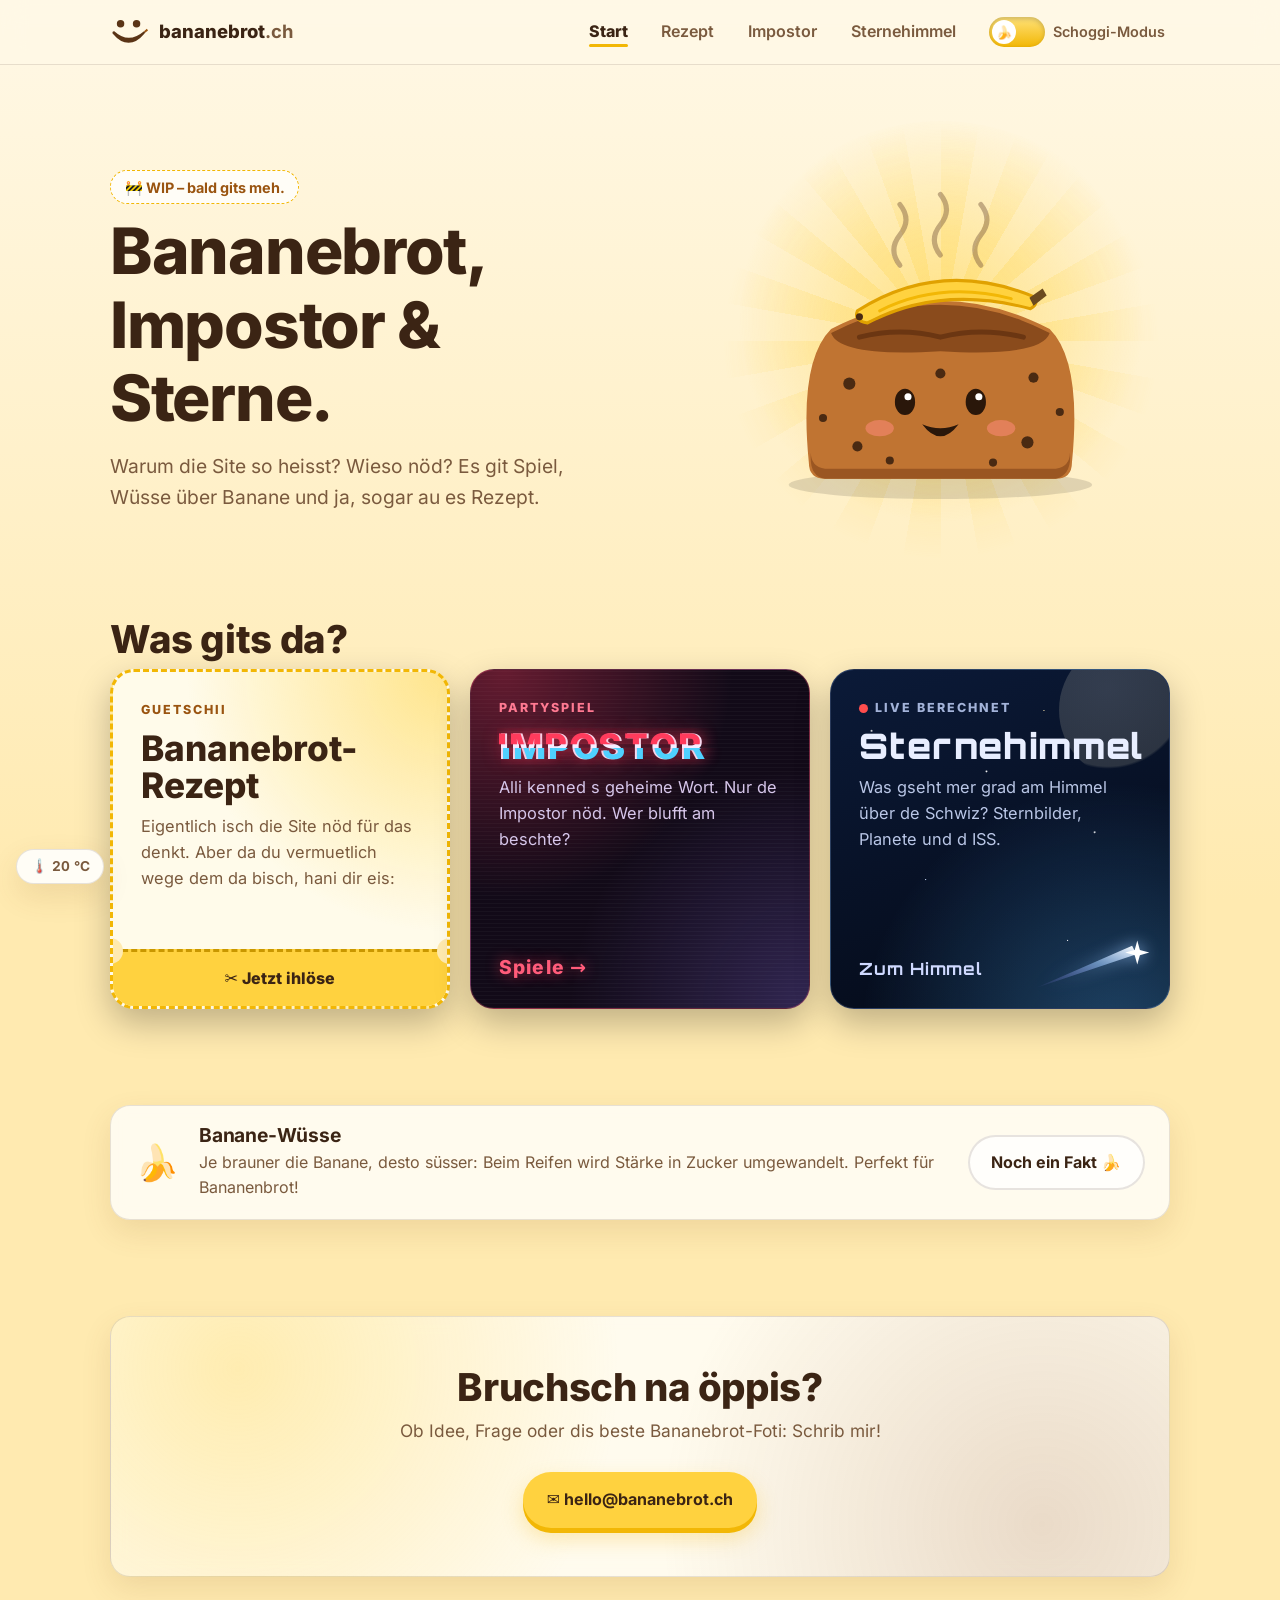
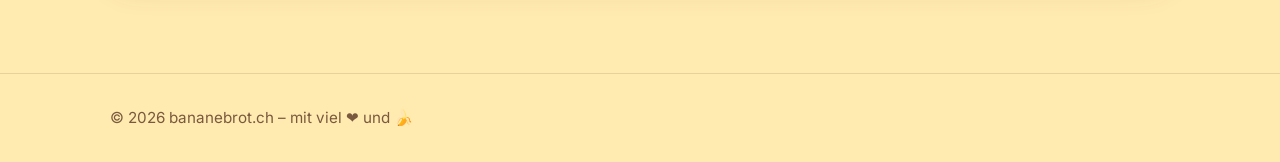
==== index.html @ b8401014 "Impostor: 7 neue Kategorien (Reise & Ferie, Bruef, Chleider, Natur & Wätter, Schwiiz, Musig & Party," ====
<!DOCTYPE html>
<html lang="de-CH">
<head>
  <meta charset="utf-8">
  <meta name="viewport" content="width=device-width, initial-scale=1">
  <title>bananebrot.ch – Bananebrot, Impostor &amp; Sternehimmel</title>
  <meta name="description" content="Es Bananebrot-Rezept (Bananenbrot), s Partyspiel Impostor uf Schwiizerdütsch und de Sternehimmel über de Schwiz – live berechnet.">
  <link rel="canonical" href="https://bananebrot.ch/">
  <meta property="og:type" content="website">
  <meta property="og:site_name" content="bananebrot.ch">
  <meta property="og:locale" content="de_CH">
  <meta property="og:url" content="https://bananebrot.ch/">
  <meta property="og:title" content="bananebrot.ch – Bananebrot, Impostor &amp; Sternehimmel">
  <meta property="og:description" content="Es Bananebrot-Rezept (Bananenbrot), s Partyspiel Impostor uf Schwiizerdütsch und de Sternehimmel über de Schwiz – live berechnet.">
  <meta property="og:image" content="https://bananebrot.ch/img/og-start.jpg">
  <meta property="og:image:width" content="1200">
  <meta property="og:image:height" content="630">
  <meta property="og:image:alt" content="bananebrot.ch – Bananebrot, Impostor &amp; Sternehimmel">
  <meta name="twitter:card" content="summary_large_image">
  <meta name="twitter:image" content="https://bananebrot.ch/img/og-start.jpg">
  <link rel="icon" type="image/svg+xml" href="logo.svg?v=202611172258">
  <script>(function(){var d=document.documentElement;d.classList.add('js');try{var t=localStorage.getItem('theme');if(!t){t=window.matchMedia('(prefers-color-scheme: dark)').matches?'dark':'light'}d.dataset.theme=t}catch(e){d.dataset.theme='light'}})();</script>
  <link rel="stylesheet" href="css/style.css?v=202611172258">
</head>
<body>

  <header class="site-header">
    <nav class="nav" aria-label="Hauptnavigation">
      <a class="logo" href="/"><span class="logo-mark"><svg viewBox="35 37 140 140" aria-hidden="true"><circle class="lf" fill="#5a3416" cx="72" cy="78" r="13"/><circle class="lf" fill="#5a3416" cx="128" cy="78" r="13"/><path class="lf" fill="#5a3416" d="M44 112 Q100 178 156 112 Q160 106 154 104 Q100 150 50 104 Q42 104 44 112 Z"/><path class="ls" fill="#9a5410" d="M154 104 L164 96 L168 102 L158 110 Z"/></svg></span><span class="logo-name">bananebrot<span class="tld">.ch</span></span></a>
      <ul class="nav-links" id="nav-links">
        <li><a href="/" aria-current="page">Start</a></li>
        <li><a href="/rezept">Rezept</a></li>
        <li><a href="/impostor">Impostor</a></li>
        <li><a href="/sterne">Sternehimmel</a></li>
      </ul>
      <button class="theme-toggle" type="button" data-theme-toggle aria-pressed="false" aria-label="Schoggi-Modus umschalten">
        <span class="tt-track"><span class="tt-knob"></span></span>
        <span class="tt-label">Schoggi-Modus</span>
      </button>
      <button class="menu-toggle" type="button" aria-expanded="false" aria-controls="nav-links" aria-label="Menü öffnen">☰</button>
    </nav>
  </header>

  <main>
    <section class="container hero">
      <div>
        <span class="wip-badge">🚧 WIP – bald gits meh.</span>
        <h1 class="home-title">Bananebrot, Impostor &amp; Sterne.</h1>
        <!-- ✏️ Diesen Text kannst du frei anpassen -->
        <p class="lead">Warum die Site so heisst? Wieso nöd? Es git Spiel, Wüsse über Banane und ja, sogar au es Rezept.</p>
      </div>
      <div class="loaf-stage reveal">
        <svg class="loaf-svg" viewBox="0 0 400 360" xmlns="http://www.w3.org/2000/svg" role="img" aria-label="Ein fröhliches Bananenbrot mit einer Banane obendrauf">
          <g class="steam">
            <path d="M160 105 q-12 -15 0 -30 q12 -15 0 -30"/>
            <path d="M200 95 q-12 -15 0 -30 q12 -15 0 -30"/>
            <path d="M240 105 q-12 -15 0 -30 q12 -15 0 -30"/>
          </g>
          <ellipse cx="200" cy="322" rx="150" ry="14" fill="rgba(0,0,0,0.12)"/>
          <g class="loaf">
            <path d="M70 300 Q60 200 92 168 Q200 112 308 168 Q340 200 330 300 Q330 316 314 316 L86 316 Q70 316 70 300 Z" fill="#c07432"/>
            <path d="M72 290 Q72 304 86 306 L314 306 Q328 304 328 290 Q330 312 314 316 L86 316 Q70 314 72 290 Z" fill="#9a5622"/>
            <path d="M92 172 Q200 116 308 172 Q300 196 200 190 Q100 196 92 172 Z" fill="#8a4b1c"/>
            <path d="M120 176 Q160 166 200 176 Q240 166 282 176" fill="none" stroke="#6b3612" stroke-width="5" stroke-linecap="round"/>
            <g fill="#4a2a12">
              <circle cx="110" cy="222" r="6"/><circle cx="292" cy="216" r="5"/><circle cx="118" cy="284" r="5"/>
              <circle cx="286" cy="280" r="6"/><circle cx="200" cy="212" r="5"/><circle cx="252" cy="300" r="4"/>
              <circle cx="150" cy="298" r="4"/><circle cx="318" cy="250" r="4"/><circle cx="84" cy="256" r="4"/>
            </g>
            <g class="banana-top">
              <path d="M118 150 Q200 98 292 136 Q298 143 289 148 Q200 124 128 162 Q114 160 118 150 Z" fill="#ffd23f" stroke="#e0a100" stroke-width="3" stroke-linejoin="round"/>
              <path d="M140 150 Q200 120 270 138" fill="none" stroke="#f2b705" stroke-width="3" stroke-linecap="round"/>
              <path d="M288 137 L301 128 L305 135 L292 145 Z" fill="#6b4a1f"/>
              <circle cx="120" cy="156" r="3.5" fill="#4a2a12"/>
            </g>
            <g class="blink">
              <ellipse cx="165" cy="240" rx="10" ry="13" fill="#2a170a"/>
              <ellipse cx="235" cy="240" rx="10" ry="13" fill="#2a170a"/>
              <circle cx="168" cy="235" r="3.5" fill="#fff"/>
              <circle cx="238" cy="235" r="3.5" fill="#fff"/>
            </g>
            <ellipse cx="140" cy="266" rx="14" ry="8" fill="#ff8a7a" opacity=".55"/>
            <ellipse cx="260" cy="266" rx="14" ry="8" fill="#ff8a7a" opacity=".55"/>
            <path d="M182 262 Q200 286 218 262 Q200 270 182 262 Z" fill="#2a170a"/>
          </g>
        </svg>
      </div>
    </section>



    <!-- ===== Was gits da? Drei gleichwertige Karten ===== -->
    <section class="container section offers" aria-labelledby="offers-title">
      <h2 class="section-title reveal" id="offers-title">Was gits da?</h2>
      <div class="offers-grid">
        <a class="teaser teaser-rezept reveal" href="/rezept">
          <span class="teaser-label">Guetschii</span>
          <strong class="teaser-title">Bananebrot-Rezept</strong>
          <span class="teaser-text">Eigentlich isch die Site nöd für das denkt. Aber da du vermuetlich wege dem da bisch, hani dir eis:</span>
          <p class="coupon-hits teaser-hits" data-hits hidden></p>
          <span class="sr-only">Rezept ihlöse</span><span class="v3-stub" aria-hidden="true"><span>✂️ Jetzt ihlöse</span></span>
        </a>
        <a class="teaser teaser-imp reveal" href="/impostor">
          <span class="teaser-label">Partyspiel</span>
          <strong class="teaser-title imp-glitch" data-text="IMPOSTOR">IMPOSTOR</strong>
          <span class="teaser-text">Alli kenned s geheime Wort. Nur de Impostor nöd. Wer blufft am beschte?</span>
          <span class="sr-only">Impostor spiele</span><span class="v3-glitch-link" aria-hidden="true" data-text="Spiele →">Spiele →</span>
        </a>
        <a class="teaser teaser-sky reveal" href="/sterne">
          <span class="teaser-label"><span class="live-dot" aria-hidden="true"></span> live berechnet</span>
          <strong class="teaser-title">Sternehimmel</strong>
          <span class="teaser-text">Was gseht mer grad am Himmel über de Schwiz? Sternbilder, Planete und d ISS.</span>
          <span class="sr-only">Zum Sternehimmel</span><span class="v3-sky-link" aria-hidden="true">Zum Himmel</span><span class="v3-comet" aria-hidden="true"><svg viewBox="0 0 140 70"><defs><linearGradient id="tail" x1="0" y1="1" x2="1" y2="0"><stop offset="0" stop-color="#8f7bff" stop-opacity="0"/><stop offset=".6" stop-color="#9ec9ff" stop-opacity=".55"/><stop offset="1" stop-color="#ffffff"/></linearGradient></defs><path d="M4 66 L118 16 L123 26 Z" fill="url(#tail)"/><g class="v3-star"><path d="M121 21 l3 -11 l3 11 l11 3 l-11 3 l-3 11 l-3 -11 l-11 -3 z" fill="#fff"/><circle cx="124" cy="24" r="4" fill="#fff"/></g></svg></span>
        </a>
      </div>
    </section>

    <!-- ===== Vorerst ausgeblendet: «Was mich ausmacht» =====
     ===== Was mich antreibt ===== 
    <section class="container section">
      <h2 class="section-title reveal">Was mich ausmacht</h2>
      <p class="section-intro reveal">… folgt</p>
    </section>
    -->

    <!-- ===== Wusstest du? ===== -->
    <section class="container section">
      <div class="card fact-box reveal">
        <span class="big-emoji" aria-hidden="true">🍌</span>
        <div>
          <h2>Banane-Wüsse</h2>
          <p class="fact-text" data-fact aria-live="polite">Bananen sind botanisch gesehen Beeren. Erdbeeren dagegen sind keine.</p>
        </div>
        <button class="btn btn-ghost" type="button" data-fact-next>Noch ein Fakt 🍌</button>
      </div>
    </section>

    <!-- ===== Kontakt ===== -->
    <section class="container section" id="kontakt">
      <div class="card contact reveal">
        <h2 class="section-title">Bruchsch na öppis?</h2>
        <p class="section-intro" style="margin-inline:auto">Ob Idee, Frage oder dis beste Bananebrot-Foti: Schrib mir!</p>
        <div class="btn-row">
          <!-- ✏️ E-Mail-Adresse anpassen (die Gratis-Adresse von Infomaniak) -->
          <a class="btn btn-primary" href="mailto:hello@bananebrot.ch">✉️ hello@bananebrot.ch</a>
        </div>
      </div>
    </section>
  </main>

  <footer class="site-footer">
    <div class="container">
      <p>© <span data-year>2026</span> bananebrot.ch – mit viel ❤️ und 🍌</p>
    </div>
  </footer>

  <script src="js/main.js?v=202611172258"></script>
</body>
</html>
---- css/style.css ----
/* ---------- Eigene Schriften (lokal gehostet, SIL Open Font License, siehe /fonts) ---------- */
@font-face { font-family: "Inter"; src: url("../fonts/inter-latin-400-normal.woff2") format("woff2"); font-weight: 400; font-style: normal; font-display: swap; }
@font-face { font-family: "Inter"; src: url("../fonts/inter-latin-600-normal.woff2") format("woff2"); font-weight: 500 600; font-style: normal; font-display: swap; }
@font-face { font-family: "Inter"; src: url("../fonts/inter-latin-700-normal.woff2") format("woff2"); font-weight: 700; font-style: normal; font-display: swap; }
@font-face { font-family: "Inter"; src: url("../fonts/inter-latin-800-normal.woff2") format("woff2"); font-weight: 800 900; font-style: normal; font-display: swap; }
@font-face { font-family: "Inter Display"; src: url("../fonts/inter-latin-800-normal.woff2") format("woff2"); font-weight: 800; font-style: normal; font-display: swap; }
@font-face { font-family: "Orbitron"; src: url("../fonts/orbitron-latin-700-normal.woff2") format("woff2"); font-weight: 700; font-style: normal; font-display: swap; }
@font-face { font-family: "Orbitron"; src: url("../fonts/orbitron-latin-900-normal.woff2") format("woff2"); font-weight: 900; font-style: normal; font-display: swap; }

/* =========================================================
   bananebrot.ch – Design
   hell = «Banane-Modus», dunkel = «Schoggi-Modus»
   ========================================================= */

:root {
  --bg: #fff8e6;
  --bg2: #ffeab0;
  --surface: rgba(255, 255, 255, 0.78);
  --surface-solid: #fffdf6;
  --text: #3b2414;
  --muted: #7a5a3e;
  --accent: #9a5410;          /* Karamell – für Links & Text */
  --banana: #ffd23f;          /* Bananengelb – Flächen */
  --banana-deep: #f2b705;
  --crust: #8a4b1c;           /* Brotkruste */
  --on-banana: #3b2414;
  --border: rgba(59, 36, 20, 0.12);
  --shadow: 0 12px 30px rgba(120, 72, 20, 0.12);
  --radius: 20px;
  --font: "Inter", system-ui, -apple-system, "Segoe UI", Roboto, Arial, sans-serif;
  --font-display: "Inter", system-ui, -apple-system, "Segoe UI", sans-serif;
  color-scheme: light;
}

[data-theme="dark"] {
  --bg: #1c120b;
  --bg2: #2d1b0f;
  --surface: rgba(70, 44, 25, 0.55);
  --surface-solid: #2a190e;
  --text: #f8ead4;
  --muted: #c9a987;
  --accent: #ffcf4a;
  --banana: #ffcf4a;
  --banana-deep: #e6ac12;
  --crust: #c77a3a;
  --on-banana: #2a170a;
  --border: rgba(255, 210, 140, 0.14);
  --shadow: 0 12px 40px rgba(0, 0, 0, 0.45);
  color-scheme: dark;
}

* { box-sizing: border-box; }
html { scroll-behavior: smooth; background: var(--bg2); }

body {
  margin: 0;
  font-family: var(--font);
  color: var(--text);
  background: linear-gradient(180deg, var(--bg) 0%, var(--bg2) 100%);
  background-attachment: fixed;
  min-height: 100vh;
  line-height: 1.6;
  display: flex;
  flex-direction: column;
  transition: color 0.4s;
  overflow-x: clip; /* nichts darf seitlich über den Bildschirm hinausragen */
}

main { flex: 1; }
.site-header, main, .site-footer { position: relative; z-index: 1; }
a { color: var(--accent); }
img { max-width: 100%; }
.container { max-width: 1100px; margin: 0 auto; padding: 0 1.25rem; }

/* ---------- Header & Navigation ---------- */
.site-header {
  position: sticky;
  top: 0;
  z-index: 50;
  backdrop-filter: blur(12px);
  -webkit-backdrop-filter: blur(12px);
  background: color-mix(in srgb, var(--bg) 75%, transparent);
  border-bottom: 1px solid var(--border);
}

.nav {
  max-width: 1100px;
  margin: 0 auto;
  padding: 0.75rem 1.25rem;
  display: flex;
  align-items: center;
  gap: 1rem;
  position: relative;
}

.logo {
  display: flex;
  align-items: center;
  gap: 0.55rem;
  font-family: var(--font-display);
  font-weight: 800;
  font-size: 1.15rem;
  color: var(--text);
  text-decoration: none;
}
.logo-mark {
  width: 40px;
  height: 40px;
  display: block;
  background: none;
  box-shadow: none;
  transition: transform 0.3s;
}
.logo-mark svg { width: 100%; height: 100%; display: block; }
.logo:hover .logo-mark { transform: rotate(-12deg) scale(1.08); }
.logo-name .tld { color: var(--muted); font-weight: 700; }

.nav-links {
  display: flex;
  gap: 0.5rem;
  margin: 0 0 0 auto;
  padding: 0;
  list-style: none;
}
.nav-links a {
  color: var(--muted);
  text-decoration: none;
  padding: 0.5rem 0.8rem;
  border-radius: 999px;
  font-weight: 600;
  transition: color 0.2s, background 0.2s;
}
.nav-links a:hover { color: var(--text); }
.nav-links a { position: relative; }
.nav-links a[aria-current="page"] { color: var(--text); font-weight: 800; }
/* aktive Seite: farbiger Strich unter dem Wort statt Box */
.nav-links a[aria-current="page"]::after {
  content: "";
  position: absolute;
  left: 0.8rem;
  right: 0.8rem;
  bottom: 0.15rem;
  height: 3px;
  border-radius: 3px;
  background: var(--banana-deep);
}

/* Schoggi-Schalter */
.theme-toggle {
  display: flex;
  align-items: center;
  gap: 0.5rem;
  background: none;
  border: 0;
  color: var(--muted);
  font: inherit;
  font-weight: 600;
  font-size: 0.9rem;
  cursor: pointer;
  padding: 0.3rem;
}
.tt-track {
  width: 56px;
  height: 30px;
  border-radius: 999px;
  background: linear-gradient(180deg, #ffe27a, #f2b705);
  position: relative;
  box-shadow: inset 0 2px 5px rgba(0, 0, 0, 0.2);
  transition: background 0.4s;
}
[data-theme="dark"] .tt-track { background: linear-gradient(180deg, #6b3f1f, #3a210f); }
.tt-knob {
  position: absolute;
  top: 3px;
  left: 3px;
  width: 24px;
  height: 24px;
  border-radius: 50%;
  background: #fff;
  display: grid;
  place-items: center;
  font-size: 13px;
  transition: transform 0.45s cubic-bezier(0.5, 1.6, 0.4, 1), background 0.4s;
}
.tt-knob::before { content: "🍌"; }
[data-theme="dark"] .tt-knob { transform: translateX(26px); background: #f8ead4; }
[data-theme="dark"] .tt-knob::before { content: "🍫"; }

.menu-toggle {
  display: none;
  width: 42px;
  height: 42px;
  border: 0;
  background: none;
  color: var(--text);
  font-size: 1.7rem;
  line-height: 1;
  padding: 0;
  cursor: pointer;
}

@media (max-width: 860px) {
  .menu-toggle { display: grid; place-items: center; }
  .theme-toggle { margin-left: auto; }
  .tt-label { display: none; }
  .nav-links {
    position: absolute;
    top: 100%;
    left: 0;
    right: 0;
    margin: 0;
    flex-direction: column;
    padding: 0.75rem 1.25rem 1.25rem;
    background: var(--surface-solid);
    border-bottom: 1px solid var(--border);
    box-shadow: var(--shadow);
    display: none;
  }
  .nav-links.open { display: flex; }
}
@media (max-width: 420px) { .logo-name { display: none; } }

/* ---------- Typografie & Buttons ---------- */
h1, h2, h3 { font-family: var(--font-display); letter-spacing: -0.01em; line-height: 1.15; }
h1 { font-size: clamp(2.4rem, 6vw, 4.2rem); margin: 0.6rem 0 1rem; letter-spacing: -0.02em; }
.section-title { font-size: clamp(1.7rem, 3.5vw, 2.4rem); margin: 0 0 0.5rem; }
.section-intro { color: var(--muted); max-width: 60ch; margin: 0 0 1.75rem; font-size: 1.08rem; }

.eyebrow {
  display: inline-block;
  font-weight: 700;
  color: var(--accent);
  background: var(--surface);
  border: 1px solid var(--border);
  padding: 0.3rem 0.85rem;
  border-radius: 999px;
  font-size: 0.9rem;
}

.lead { font-size: 1.2rem; color: var(--muted); max-width: 40ch; margin: 0; }
.highlight {
  background: linear-gradient(transparent 58%, color-mix(in srgb, var(--banana) 70%, transparent) 58%);
  padding: 0 0.1em;
}

.btn-row { display: flex; flex-wrap: wrap; gap: 0.75rem; margin-top: 1.75rem; }
.btn {
  display: inline-flex;
  align-items: center;
  gap: 0.5rem;
  padding: 0.8rem 1.35rem;
  border-radius: 999px;
  font: inherit;
  font-weight: 700;
  text-decoration: none;
  border: 2px solid transparent;
  cursor: pointer;
  transition: transform 0.15s, box-shadow 0.2s, background 0.2s;
}
.btn:hover { transform: translateY(-2px) rotate(-1deg); }
.btn:active { transform: translateY(0) scale(0.97); }
.btn-primary {
  background: var(--banana);
  color: var(--on-banana);
  box-shadow: 0 5px 0 var(--banana-deep), 0 10px 22px rgba(242, 183, 5, 0.3);
}
.btn-primary:active { box-shadow: 0 2px 0 var(--banana-deep); }
.btn-ghost { border-color: var(--border); color: var(--text); background: var(--surface); }
.btn-small { padding: 0.5rem 0.95rem; font-size: 0.92rem; }

.small-hint { color: var(--muted); font-size: 0.92rem; margin-top: 1.25rem; }

/* Platzhalter, die Oliver noch ersetzen soll */
.todo {
  background: color-mix(in srgb, #ff7a59 20%, transparent);
  border-bottom: 2px dashed #ff7a59;
  border-radius: 4px;
  padding: 0 0.25em;
}

/* ---------- Hero ---------- */
.hero {
  display: grid;
  grid-template-columns: 1.1fr 0.9fr;
  gap: 2.5rem;
  align-items: center;
  padding-block: 3.5rem 2.5rem;
}
@media (max-width: 860px) { .hero { grid-template-columns: 1fr; padding-top: 2.25rem; gap: 2rem; } }

.wave-hand { display: inline-block; animation: wave 2.6s ease-in-out infinite; transform-origin: 70% 70%; }
@keyframes wave {
  0%, 60%, 100% { transform: rotate(0); }
  10%, 30% { transform: rotate(16deg); }
  20%, 40% { transform: rotate(-8deg); }
}

/* Das Bananenbrot-Bild */
.loaf-stage {
  position: relative;
  width: 100%;
  max-width: 440px;
  margin-inline: auto;
  aspect-ratio: 1;
  border-radius: 50%;
  background: radial-gradient(circle at 50% 45%, color-mix(in srgb, var(--banana) 55%, transparent), transparent 62%);
  display: grid;
  place-items: center;
  overflow: hidden; /* drehende Strahlen dürfen nicht über den Rand ragen */
}
/* Drehende Sonnenstrahlen hinter dem Brot */
.loaf-stage::before {
  content: "";
  position: absolute;
  inset: 0;
  border-radius: 50%;
  animation: spin 40s linear infinite;
  background: repeating-conic-gradient(from 0deg, color-mix(in srgb, var(--banana) 24%, transparent) 0deg 10deg, transparent 10deg 20deg);
  -webkit-mask: radial-gradient(circle, #000 35%, transparent 70%);
  mask: radial-gradient(circle, #000 35%, transparent 70%);
  z-index: 0;
}
@keyframes spin { to { transform: rotate(360deg); } }

.loaf-svg { position: relative; z-index: 1; width: 92%; height: auto; overflow: visible; cursor: pointer; }
.loaf-svg .loaf { animation: squish 3.2s ease-in-out infinite; transform-box: fill-box; transform-origin: 50% 100%; }
.loaf-svg.boop .loaf { animation: boop 0.5s ease-out; }
@keyframes squish {
  0%, 100% { transform: scale(1, 1); }
  50% { transform: scale(1.03, 0.97); }
}
@keyframes boop {
  0% { transform: scale(1, 1); }
  30% { transform: scale(1.12, 0.85); }
  60% { transform: scale(0.94, 1.08); }
  100% { transform: scale(1, 1); }
}
.loaf-svg .steam path {
  fill: none;
  stroke: var(--muted);
  stroke-opacity: 0.45;
  stroke-width: 5;
  stroke-linecap: round;
  animation: steam 3s ease-in-out infinite;
}
.loaf-svg .steam path:nth-child(2) { animation-delay: -1s; }
.loaf-svg .steam path:nth-child(3) { animation-delay: -2s; }
@keyframes steam {
  0% { transform: translateY(12px); opacity: 0; }
  40% { opacity: 1; }
  100% { transform: translateY(-22px); opacity: 0; }
}
.loaf-svg .blink { animation: blink 4.5s infinite; transform-box: fill-box; transform-origin: center; }
@keyframes blink { 0%, 92%, 100% { transform: scaleY(1); } 95% { transform: scaleY(0.1); } }
.loaf-svg .banana-top { animation: wiggle 2.8s ease-in-out infinite; transform-box: fill-box; transform-origin: center; }
@keyframes wiggle { 0%, 100% { transform: rotate(-3deg); } 50% { transform: rotate(3deg); } }

/* Rezept-Zettel auf der Startseite */
.recipe-note {
  position: relative;
  margin: 2rem auto 0;
  max-width: 760px;
  background: #fffbe9;
  color: #3b2414;
  border-radius: 6px 6px 18px 6px;
  padding: 2rem 2rem 1.75rem;
  box-shadow: 0 18px 40px rgba(120, 72, 20, 0.18);
  transform: rotate(-1.2deg);
  background-image: repeating-linear-gradient(180deg, transparent 0 31px, rgba(154, 84, 16, 0.12) 31px 32px);
  transition: transform 0.3s;
}
.recipe-note:hover { transform: rotate(0deg) scale(1.01); }
[data-theme="dark"] .recipe-note { background-color: #f6e6c4; }
.recipe-note::before {
  content: "";
  position: absolute;
  top: -14px;
  left: 50%;
  width: 120px;
  height: 30px;
  transform: translateX(-50%) rotate(2deg);
  background: rgba(255, 210, 63, 0.75);
  border-radius: 3px;
  box-shadow: 0 2px 6px rgba(0, 0, 0, 0.1);
}
.recipe-note .mundart {
  font-family: "Segoe Print", "Bradley Hand", "Comic Sans MS", "Chalkboard SE", var(--font-display);
  font-size: clamp(1.2rem, 2.6vw, 1.55rem);
  line-height: 1.6;
  margin: 0;
}
.recipe-note .btn { margin-top: 1.25rem; }
.recipe-note .btn-primary { background: #ffd23f; color: #3b2414; box-shadow: 0 5px 0 #f2b705, 0 10px 22px rgba(242, 183, 5, 0.3); }
.recipe-note .stamp {
  position: absolute;
  right: 1.25rem;
  bottom: 1.1rem;
  font-size: 2.6rem;
  transform: rotate(12deg);
  opacity: 0.9;
}
@media (max-width: 560px) { .recipe-note .stamp { display: none; } }

/* ---------- Abschnitte & Karten ---------- */
.section { padding-block: 3rem; }
.grid { display: grid; gap: 1.25rem; grid-template-columns: repeat(auto-fit, minmax(250px, 1fr)); }

.card {
  background: var(--surface);
  border: 1px solid var(--border);
  border-radius: var(--radius);
  padding: 1.5rem;
  box-shadow: var(--shadow);
  backdrop-filter: blur(8px);
  -webkit-backdrop-filter: blur(8px);
  transition: transform 0.25s, border-color 0.25s;
}
.card h3 { margin: 0.5rem 0 0.4rem; font-size: 1.3rem; }
.card p { margin: 0; color: var(--muted); }
.card .icon { font-size: 2.1rem; display: inline-block; transition: transform 0.3s; }
.card:hover .icon { transform: scale(1.18) rotate(-10deg); }

/* Fakten-Box */
.fact-box { display: grid; grid-template-columns: auto 1fr auto; gap: 1.25rem; align-items: center; }
.fact-box .big-emoji { font-size: 3rem; animation: bob 4s ease-in-out infinite; display: inline-block; }
.fact-box h2 { margin: 0 0 0.25rem; font-size: 1.5rem; }
.fact-text { margin: 0; font-size: 1.12rem; min-height: 3.2em; transition: opacity 0.25s; }
@media (max-width: 680px) { .fact-box { grid-template-columns: 1fr; text-align: center; } }
@keyframes bob { 0%, 100% { transform: translateY(0) rotate(0); } 50% { transform: translateY(-8px) rotate(-6deg); } }

/* Kontakt */
.contact {
  text-align: center;
  padding: 3rem 1.5rem;
  background:
    radial-gradient(circle at 12% 20%, color-mix(in srgb, var(--banana) 35%, transparent), transparent 40%),
    radial-gradient(circle at 88% 80%, color-mix(in srgb, var(--crust) 18%, transparent), transparent 40%),
    var(--surface);
}
.contact .btn-row { justify-content: center; }

/* ---------- Über mich ---------- */
.about-hero { display: grid; grid-template-columns: 280px 1fr; gap: 2.5rem; align-items: center; padding-block: 3.5rem 2rem; }
@media (max-width: 760px) { .about-hero { grid-template-columns: 1fr; } }
.avatar {
  aspect-ratio: 1;
  width: 100%;
  max-width: 280px;
  margin-inline: auto;
  border-radius: 42% 58% 63% 37% / 41% 44% 56% 59%;
  background: linear-gradient(135deg, var(--banana), var(--crust));
  display: grid;
  place-items: center;
  color: #fff;
  font-family: var(--font-display);
  font-size: 5rem;
  font-weight: 800;
  text-shadow: 0 3px 0 rgba(0, 0, 0, 0.15);
  box-shadow: var(--shadow);
  animation: morph 9s ease-in-out infinite;
  overflow: hidden;
}
.avatar img { width: 100%; height: 100%; object-fit: cover; }
@keyframes morph {
  0%, 100% { border-radius: 42% 58% 63% 37% / 41% 44% 56% 59%; }
  50% { border-radius: 60% 40% 38% 62% / 55% 60% 40% 45%; }
}
.two-col { display: grid; grid-template-columns: 1fr 1fr; gap: 1.5rem; }
@media (max-width: 760px) { .two-col { grid-template-columns: 1fr; } }
.facts-list { display: grid; grid-template-columns: auto 1fr; gap: 0.6rem 1.25rem; margin: 0; }
.facts-list dt { font-weight: 700; color: var(--muted); }
.facts-list dd { margin: 0; }
.timeline { list-style: none; padding: 0; margin: 0 0 0 0.6rem; border-left: 3px dashed var(--border); }
.timeline li { position: relative; padding: 0 0 1.5rem 1.5rem; }
.timeline li:last-child { padding-bottom: 0; }
.timeline li::before {
  content: "";
  position: absolute;
  left: -0.62rem;
  top: 0.35rem;
  width: 0.95rem;
  height: 0.95rem;
  border-radius: 50%;
  background: var(--banana);
  border: 2px solid var(--banana-deep);
}
.timeline .when { display: block; font-weight: 700; color: var(--accent); font-size: 0.9rem; }
.timeline p { margin: 0.15rem 0 0; color: var(--muted); }
.chip-list { display: flex; flex-wrap: wrap; gap: 0.5rem; padding: 0; margin: 0; list-style: none; }
.chip-list li {
  background: var(--surface);
  border: 1px solid var(--border);
  padding: 0.45rem 0.9rem;
  border-radius: 999px;
  font-weight: 600;
  transition: transform 0.2s;
}
.chip-list li:hover { transform: translateY(-2px) rotate(-2deg); }

/* ---------- Projekte ---------- */
.filters { display: flex; flex-wrap: wrap; gap: 0.5rem; margin: 0 0 1.5rem; }
.chip {
  border: 1px solid var(--border);
  background: var(--surface);
  color: var(--text);
  padding: 0.45rem 1rem;
  border-radius: 999px;
  font: inherit;
  font-weight: 600;
  cursor: pointer;
  transition: background 0.2s, color 0.2s;
}
.chip.active { background: var(--banana); color: var(--on-banana); border-color: transparent; }
.project { display: flex; flex-direction: column; }
.project.hidden { display: none; }
.project-thumb {
  height: 150px;
  border-radius: 14px;
  margin-bottom: 1rem;
  display: grid;
  place-items: center;
  font-size: 3.2rem;
  background: linear-gradient(135deg, #ffe27a, #f2b705);
}
.project-thumb.crust { background: linear-gradient(135deg, #e0a36b, #8a4b1c); }
.project-thumb.choc { background: linear-gradient(135deg, #8a5a3a, #3a210f); }
.project-thumb.mint { background: linear-gradient(135deg, #c8f0d5, #4fae78); }
.project .more { margin-top: auto; padding-top: 1rem; font-weight: 700; }
.tags { display: flex; flex-wrap: wrap; gap: 0.4rem; margin-top: 1rem; }
.tag {
  font-size: 0.8rem;
  font-weight: 700;
  padding: 0.2rem 0.65rem;
  border-radius: 999px;
  background: color-mix(in srgb, var(--banana) 35%, transparent);
  color: var(--text);
}

/* ---------- Rezept ---------- */
.recipe-hero { display: grid; grid-template-columns: 1fr 320px; gap: 2rem; align-items: center; padding-block: 3rem 1rem; }
@media (max-width: 800px) { .recipe-hero { grid-template-columns: 1fr; } .recipe-hero .loaf-mini { max-width: 240px; margin-inline: auto; } }
.meta { display: flex; flex-wrap: wrap; gap: 0.5rem; margin-top: 1.25rem; padding: 0; list-style: none; }
.meta li { background: var(--surface); border: 1px solid var(--border); padding: 0.4rem 0.85rem; border-radius: 999px; font-weight: 600; font-size: 0.95rem; }

.ripeness { display: grid; grid-template-columns: 140px 1fr; gap: 1.5rem; align-items: center; }
@media (max-width: 600px) { .ripeness { grid-template-columns: 1fr; text-align: center; } .ripeness svg { margin-inline: auto; } }
.ripeness svg { width: 140px; height: auto; transition: transform 0.3s; }
.ripeness input[type="range"] { width: 100%; accent-color: var(--banana-deep); margin: 0.75rem 0 0.25rem; }
.ripeness .verdict { font-weight: 700; font-size: 1.1rem; margin: 0.5rem 0 0; min-height: 3em; }
.ripeness .scale-labels { display: flex; justify-content: space-between; font-size: 0.8rem; color: var(--muted); }

.recipe-grid { display: grid; grid-template-columns: 0.85fr 1.15fr; gap: 1.5rem; align-items: start; }
@media (max-width: 860px) { .recipe-grid { grid-template-columns: 1fr; } }
.recipe-grid h2 { margin-top: 0; font-size: 1.6rem; }

.segmented { display: inline-flex; background: color-mix(in srgb, var(--banana) 25%, transparent); border-radius: 999px; padding: 4px; margin-bottom: 1rem; }
.segmented button {
  border: 0;
  background: transparent;
  color: var(--text);
  font: inherit;
  font-weight: 700;
  padding: 0.4rem 0.9rem;
  border-radius: 999px;
  cursor: pointer;
}
.segmented button[aria-pressed="true"] { background: var(--surface-solid); box-shadow: 0 2px 6px rgba(0, 0, 0, 0.12); }

.checklist { list-style: none; padding: 0; margin: 0; }
.checklist li { border-bottom: 1px dashed var(--border); }
.checklist li:last-child { border-bottom: 0; }
.checklist label { display: flex; gap: 0.75rem; align-items: flex-start; padding: 0.6rem 0.2rem; cursor: pointer; }
.checklist input { width: 1.2rem; height: 1.2rem; margin-top: 0.2rem; accent-color: var(--banana-deep); flex: none; }
.checklist label > span { padding-left: 4.75rem; text-indent: -4.75rem; }
.checklist .amount { font-weight: 800; min-width: 4.75rem; display: inline-block; text-indent: 0; font-variant-numeric: tabular-nums; }
.checklist .optional { color: var(--muted); font-size: 0.9rem; }
.checklist input:checked + span { text-decoration: line-through; opacity: 0.55; }

.steps { list-style: none; padding: 0; margin: 0; counter-reset: step; }
.steps li { counter-increment: step; }
.steps label { display: grid; grid-template-columns: auto 1fr; gap: 0.9rem; padding: 0.85rem 0.2rem; border-bottom: 1px dashed var(--border); cursor: pointer; }
.steps li:last-child label { border-bottom: 0; }
.steps input { position: absolute; opacity: 0; pointer-events: none; }
.steps .num {
  width: 2.2rem;
  height: 2.2rem;
  border-radius: 50%;
  background: var(--banana);
  color: var(--on-banana);
  display: grid;
  place-items: center;
  font-weight: 800;
  transition: transform 0.3s, background 0.3s;
}
.steps .num::before { content: counter(step); }
.steps input:checked ~ .num { background: #4fae78; color: #fff; transform: rotate(360deg); }
.steps input:checked ~ .num::before { content: "✓"; }
.steps input:checked ~ .txt { opacity: 0.55; }
.steps input:focus-visible ~ .num { outline: 3px solid var(--accent); outline-offset: 2px; }
.steps strong { display: block; }
.steps .txt { transition: opacity 0.3s; }
.progress { height: 10px; background: color-mix(in srgb, var(--banana) 25%, transparent); border-radius: 999px; overflow: hidden; margin: 0.25rem 0 1rem; }
.progress span { display: block; height: 100%; width: 0; background: linear-gradient(90deg, var(--banana), var(--banana-deep)); border-radius: 999px; transition: width 0.4s; }

.timer { display: flex; flex-wrap: wrap; align-items: center; gap: 1rem 1.5rem; }
.timer .clock { font-family: var(--font-display); font-size: clamp(2.6rem, 7vw, 4rem); font-weight: 800; font-variant-numeric: tabular-nums; line-height: 1; }
.timer .btn-row { margin-top: 0; }
.timer.done .clock { animation: boop 0.6s ease-out 3; color: var(--accent); }

.tips { list-style: none; padding: 0; margin: 0; display: grid; gap: 0.75rem; }
.tips li { display: flex; gap: 0.75rem; }
.tips li span:first-child { font-size: 1.4rem; }

/* ---------- Spiel ---------- */
.game-wrap { position: relative; border-radius: var(--radius); overflow: hidden; border: 1px solid var(--border); box-shadow: var(--shadow); background: #fff3d1; }
#game { display: block; width: 100%; aspect-ratio: 16 / 10; touch-action: none; cursor: pointer; outline: none; }
@media (max-width: 600px) { #game { aspect-ratio: 4 / 5; } }
.game-overlay {
  position: absolute;
  inset: 0;
  display: grid;
  place-items: center;
  text-align: center;
  background: rgba(43, 24, 10, 0.6);
  color: #fff6e3;
  padding: 1.5rem;
  backdrop-filter: blur(3px);
  -webkit-backdrop-filter: blur(3px);
}
.game-overlay[hidden] { display: none; }
.game-overlay h2 { font-size: clamp(1.6rem, 4vw, 2.6rem); margin: 0 0 0.5rem; }
.game-overlay p { max-width: 46ch; margin: 0 auto; }
.game-overlay small { display: block; margin-top: 0.9rem; opacity: 0.9; }
.game-overlay .btn { margin-top: 1.25rem; }
.legend { display: grid; grid-template-columns: repeat(auto-fit, minmax(190px, 1fr)); gap: 0.75rem; margin-top: 1.25rem; }
.legend div { background: var(--surface); border: 1px solid var(--border); border-radius: 14px; padding: 0.75rem 1rem; }
.legend strong { display: block; }
.legend span { color: var(--muted); font-size: 0.92rem; }

/* ---------- 404 ---------- */
.lost { text-align: center; padding-block: 5rem; }
.lost .big { font-size: clamp(5rem, 18vw, 9rem); line-height: 1; display: inline-block; animation: bob 4s ease-in-out infinite; }

/* ---------- Footer ---------- */
.site-footer { border-top: 1px solid var(--border); padding: 2rem 0; margin-top: 3rem; color: var(--muted); font-size: 0.95rem; }
.site-footer .container { display: flex; flex-wrap: wrap; gap: 0.75rem 1.5rem; justify-content: space-between; align-items: center; }
.site-footer p { margin: 0; }
.hint { font-size: 0.85rem; opacity: 0.8; }

/* ---------- Effekte ---------- */
.js .reveal { opacity: 0; transform: translateY(24px); transition: opacity 0.7s, transform 0.7s; }
.js .reveal.visible { opacity: 1; transform: none; }

.thermo {
  position: fixed;
  left: 1rem;
  bottom: 1rem;
  z-index: 40;
  background: var(--surface-solid);
  border: 1px solid var(--border);
  border-radius: 999px;
  padding: 0.35rem 0.85rem;
  font-weight: 700;
  font-size: 0.85rem;
  font-variant-numeric: tabular-nums;
  color: var(--muted);
  box-shadow: var(--shadow);
  pointer-events: none;
}
@media (max-width: 600px) { .thermo { display: none; } }

.crumb {
  position: fixed;
  pointer-events: none;
  z-index: 100;
  border-radius: 3px;
  animation: crumb 0.9s cubic-bezier(0.2, 0.7, 0.4, 1) both;
}
@keyframes crumb {
  0% { transform: translate(0, 0) rotate(0); opacity: 1; }
  100% { transform: translate(var(--dx), var(--dy)) rotate(var(--rot)); opacity: 0; }
}

.floaties { position: fixed; inset: 0; pointer-events: none; z-index: 0; overflow: hidden; }
.floaties span {
  position: absolute;
  bottom: -60px;
  font-size: var(--size, 24px);
  opacity: 0.13;
  animation: float-up linear infinite;
}
[data-theme="dark"] .floaties span { opacity: 0.18; }
@keyframes float-up {
  from { transform: translateY(0) rotate(0); }
  to { transform: translateY(-120vh) rotate(360deg); }
}

.flyer { position: fixed; left: 0; top: 0; z-index: 200; pointer-events: none; font-size: 80px; line-height: 1; }
.flyer svg { width: 240px; height: auto; display: block; }
.flyer.fly { animation: fly 3.2s ease-in-out forwards; }
@keyframes fly {
  0% { transform: translate(-200px, 70vh) rotate(0); }
  50% { transform: translate(calc(50vw - 40px), calc(5.5rem + 60px)) rotate(540deg); } /* knapp unter der Meldung */
  100% { transform: translate(calc(100vw + 200px), 70vh) rotate(1080deg); }
}
.flyer.jump { animation: jump 3.2s ease-in-out forwards; }
@keyframes jump {
  0% { transform: translate(-300px, 70vh) rotate(-30deg); }
  50% { transform: translate(calc(50vw - 120px), 12vh) rotate(0deg); }
  100% { transform: translate(calc(100vw + 300px), 70vh) rotate(30deg); }
}
.flyer.rain { animation: rain var(--dur, 2.6s) ease-in forwards; font-size: var(--size, 48px); }
@keyframes rain {
  from { transform: translate(var(--x), -120px) rotate(0); }
  to { transform: translate(var(--x), 110vh) rotate(var(--rot, 360deg)); }
}

.toast {
  position: fixed;
  left: 50%;
  top: 5.5rem;
  transform: translate(-50%, -16px);
  background: var(--surface-solid);
  color: var(--text);
  border: 1px solid var(--border);
  padding: 0.7rem 1.2rem;
  border-radius: 999px;
  box-shadow: var(--shadow);
  font-weight: 700;
  opacity: 0;
  transition: opacity 0.3s, transform 0.3s;
  z-index: 300;
  pointer-events: none;
  width: max-content;
  max-width: calc(100vw - 2rem);
  text-align: center;
}
.toast.show { opacity: 1; transform: translate(-50%, 0); }

@media print {
  .site-header, .site-footer, .thermo, .floaties, .no-print { display: none !important; }
  body { background: #fff; color: #000; }
  .card { box-shadow: none; border: 1px solid #ccc; backdrop-filter: none; }
}

@media (prefers-reduced-motion: reduce) {
  *, *::before, *::after { animation: none !important; transition: none !important; scroll-behavior: auto !important; }
  .js .reveal { opacity: 1; transform: none; }
}

[data-theme="dark"] .highlight { background: none; color: var(--banana); font-weight: 700; }

/* ---------- Rezept-Gutschein (Startseite) ---------- */
.coupon {
  position: relative;
  display: grid;
  grid-template-columns: 170px 1fr;
  max-width: 820px;
  margin: 1.5rem auto 0;
  background: var(--surface-solid);
  border: 3px dashed var(--banana-deep);
  border-radius: 22px;
  box-shadow: var(--shadow);
  overflow: visible;
  transition: transform 0.3s;
}
.coupon-left {
  display: grid;
  place-items: center;
  align-content: center;
  gap: 0.25rem;
  background: var(--banana);
  border-radius: 19px 0 0 19px;
  border-right: 3px dashed var(--banana-deep);
  color: var(--on-banana);
  padding: 1.5rem 1rem;
}
.coupon-logo { width: 100px; height: 100px; display: block; }
.coupon-right { padding: 1.75rem 2rem; }
.coupon-label {
  display: inline-block;
  font-weight: 800;
  font-size: 0.8rem;
  letter-spacing: 0.12em;
  text-transform: uppercase;
  color: var(--accent);
}
.coupon-title { margin: 0.2rem 0 0.6rem; font-size: clamp(1.5rem, 3.4vw, 2rem); }
.coupon-text { margin: 0 0 1.25rem; font-size: 1.1rem; color: var(--muted); }
.coupon-cta { display: flex; justify-content: center; }
.coupon-hits { margin: 0.35rem 0 0; text-align: right; font-size: 0.72rem; color: var(--muted); opacity: 0.6; font-variant-numeric: tabular-nums; }
.coupon-fine { margin: 1.1rem 0 0; font-size: 0.78rem; color: var(--muted); opacity: 0.8; }
@media (max-width: 600px) {
  .coupon { grid-template-columns: 1fr; }
  .coupon-left { border-radius: 19px 19px 0 0; border-right: 0; border-bottom: 3px dashed var(--banana-deep); grid-auto-flow: column; padding: 1rem; gap: 0.75rem; }
  .coupon-logo { width: 72px; height: 72px; }
  .coupon-right { padding: 1.4rem 1.25rem; }
}
/* Logo passt sich dem Hintergrund an: dunkel auf hell, gelb auf dunkel */
.logo-mark .lf { fill: #5a3416; transition: fill 0.4s; }
.logo-mark .ls { fill: #9a5410; transition: fill 0.4s; }
[data-theme="dark"] .logo-mark .lf { fill: #ffd23f; }
[data-theme="dark"] .logo-mark .ls { fill: #b07a35; }

/* ---------- Sternenhimmel ---------- */
.sky-layout { display: grid; grid-template-columns: minmax(0, 1.4fr) minmax(260px, 0.8fr); gap: 1.5rem; align-items: start; }
@media (max-width: 900px) { .sky-layout { grid-template-columns: 1fr; } }
.sky-stage { position: relative; display: flex; justify-content: center; }
#sky { display: block; touch-action: manipulation; cursor: crosshair; }
.sky-tip {
  position: absolute;
  pointer-events: none;
  background: rgba(10, 20, 40, 0.92);
  color: #f3f6ff;
  border: 1px solid rgba(255, 210, 63, 0.5);
  border-radius: 10px;
  padding: 0.4rem 0.6rem;
  font-size: 0.85rem;
  line-height: 1.35;
  max-width: 170px;
  z-index: 2;
}
.sky-panel h2 { margin: 0 0 0.5rem; font-size: 1.3rem; }
.sky-when { font-weight: 800; margin: 0 0 0.5em; }
.sky-panel p { margin: 0 0 0.5em; color: var(--muted); }
.sky-controls { display: grid; gap: 0.9rem; margin: 1rem 0; }
.sky-controls label { font-weight: 700; font-size: 0.92rem; }
.sky-controls select {
  width: 100%;
  margin-top: 0.3rem;
  padding: 0.55rem 0.7rem;
  border-radius: 12px;
  border: 1px solid var(--border);
  background: var(--surface-solid);
  color: var(--text);
  font: inherit;
}
.sky-controls input[type="range"] { width: 100%; accent-color: var(--banana-deep); }
.sky-row { display: flex; flex-wrap: wrap; gap: 0.5rem; align-items: center; }
.sky-checks { display: flex; flex-wrap: wrap; gap: 0.5rem 0.85rem; }
.sky-checks label { font-weight: 600; display: flex; gap: 0.4rem; align-items: center; }
.sky-checks input { accent-color: var(--banana-deep); width: 1.1rem; height: 1.1rem; }
.sky-list { list-style: none; padding: 0; margin: 0; display: flex; flex-wrap: wrap; gap: 0.4rem; }
.sky-list li { background: color-mix(in srgb, var(--banana) 30%, transparent); padding: 0.2rem 0.65rem; border-radius: 999px; font-weight: 600; font-size: 0.88rem; }
.sky-panel .sky-credit { font-size: 0.7rem; line-height: 1.5; color: var(--muted); margin: 0.75rem 0 0; opacity: 0.85; }

/* ---------- Seite «Sternehimmel»: immer Nacht-Look ---------- */
html:has(body.page-sky) { background: #0a1630; }
body.page-sky {
  --bg: #040915;
  --bg2: #0b1a38;
  --surface: rgba(22, 38, 76, 0.5);
  --surface-solid: #0c1a36;
  --text: #e8eeff;
  --muted: #a3b3d9;
  --accent: #ffd23f;
  --banana: #ffd23f;
  --banana-deep: #e6ac12;
  --on-banana: #1c120b;
  --border: rgba(160, 190, 255, 0.16);
  --shadow: 0 14px 40px rgba(0, 0, 0, 0.45);
  color-scheme: dark;
}
/* funkelnde Sterne im Hintergrund */
body.page-sky::before {
  content: "";
  position: fixed;
  inset: 0;
  pointer-events: none;
  z-index: 0;
  background-image:
    radial-gradient(1.5px 1.5px at 8% 12%, #fff, transparent),
    radial-gradient(1px 1px at 22% 38%, #cfe0ff, transparent),
    radial-gradient(1.5px 1.5px at 35% 8%, #fff, transparent),
    radial-gradient(1px 1px at 48% 26%, #fff, transparent),
    radial-gradient(1px 1px at 61% 14%, #ffe9b0, transparent),
    radial-gradient(1.5px 1.5px at 74% 32%, #fff, transparent),
    radial-gradient(1px 1px at 88% 9%, #cfe0ff, transparent),
    radial-gradient(1px 1px at 93% 44%, #fff, transparent),
    radial-gradient(1.5px 1.5px at 15% 62%, #fff, transparent),
    radial-gradient(1px 1px at 29% 78%, #ffe9b0, transparent),
    radial-gradient(1px 1px at 42% 58%, #fff, transparent),
    radial-gradient(1.5px 1.5px at 57% 84%, #cfe0ff, transparent),
    radial-gradient(1px 1px at 69% 66%, #fff, transparent),
    radial-gradient(1px 1px at 82% 74%, #fff, transparent),
    radial-gradient(1.5px 1.5px at 95% 90%, #fff, transparent),
    radial-gradient(1px 1px at 4% 92%, #cfe0ff, transparent);
  animation: twinkle 5s ease-in-out infinite alternate;
}
@keyframes twinkle { from { opacity: 0.45; } to { opacity: 1; } }
body.page-sky .floaties,
body.page-sky .thermo,
body.page-sky .theme-toggle { display: none; }
@media (max-width: 860px) { body.page-sky .menu-toggle { margin-left: auto; } }
body.page-sky .logo-mark .lf { fill: #ffd23f; }
body.page-sky .logo-mark .ls { fill: #b07a35; }
body.page-sky .site-header { background: rgba(4, 9, 21, 0.6); }

.sky-hero { padding-top: 3rem; }
.sky-hero h1 { display: flex; flex-wrap: wrap; align-items: center; gap: 0.5rem 1rem; }
.live-badge {
  display: inline-flex;
  align-items: center;
  gap: 0.45rem;
  font-family: var(--font);
  font-size: 0.9rem;
  font-weight: 700;
  letter-spacing: 0;
  color: var(--text);
  background: var(--surface);
  border: 1px solid var(--border);
  padding: 0.3rem 0.8rem;
  border-radius: 999px;
}
.live-dot { width: 9px; height: 9px; border-radius: 50%; background: #ff4d4d; box-shadow: 0 0 0 0 rgba(255, 77, 77, 0.6); animation: live 1.8s infinite; }
@keyframes live { 0% { box-shadow: 0 0 0 0 rgba(255, 77, 77, 0.6); } 100% { box-shadow: 0 0 0 10px rgba(255, 77, 77, 0); } }
.sky-stage { filter: drop-shadow(0 0 40px rgba(80, 130, 255, 0.18)); }
.sky-planets li { display: inline-flex; align-items: center; gap: 0.35rem; }
.sky-planets small { opacity: 0.7; font-weight: 600; }
.pl-dot { width: 9px; height: 9px; border-radius: 50%; display: inline-block; }
.sky-panel h2 { margin-top: 1.25rem; }
body.page-sky .sky-list li { background: rgba(255, 210, 63, 0.14); color: var(--text); }
body.page-sky .crumb { background: #fff8d6 !important; border-radius: 50%; box-shadow: 0 0 6px #ffd23f; }
/* feste Höhen, damit beim Zeit-Verschieben nichts herumspringt */
#sky-time-label { display: inline-block; min-width: 6.5em; font-variant-numeric: tabular-nums; }
/* Sternehimmel: Bedienelemente in Astro-Violett statt Gelb */
body.page-sky .sky-controls input[type="range"],
body.page-sky .sky-checks input { accent-color: #8f7bff; }
body.page-sky #sky-now {
  background: linear-gradient(135deg, #8f7bff, #4fb3ff);
  color: #fff;
  box-shadow: 0 5px 0 #4b3fb8, 0 10px 22px rgba(123, 108, 255, 0.35);
}
body.page-sky #sky-now:active { box-shadow: 0 2px 0 #4b3fb8; }
/* Sternehimmel: restliche Akzente ebenfalls violett */
body.page-sky .nav-links a[aria-current="page"]::after { background: linear-gradient(90deg, #8f7bff, #4fb3ff); }
body.page-sky .sky-list li { background: rgba(143, 123, 255, 0.2); }
body.page-sky .logo-mark .lf { fill: #b3a6ff; }
body.page-sky .logo-mark .ls { fill: #7f6fe0; }

/* ---------- Seite «Impostor»: dunkler Spionage-Look mit Neon-Rot ---------- */
html:has(body.page-imp) { background: #120a18; }
body.page-imp {
  --bg: #0b0710;
  --bg2: #1d0f24;
  --surface: rgba(48, 24, 58, 0.55);
  --surface-solid: #1a0f22;
  --text: #f6ecff;
  --muted: #bda9d4;
  --accent: #ff3b5c;
  --banana: #ff3b5c;
  --banana-deep: #b8183a;
  --on-banana: #ffffff;
  --border: rgba(255, 90, 130, 0.18);
  --shadow: 0 14px 40px rgba(0, 0, 0, 0.5);
  color-scheme: dark;
}
body.page-imp::before {
  content: "";
  position: fixed;
  inset: 0;
  pointer-events: none;
  z-index: 0;
  background:
    radial-gradient(circle at 15% 10%, rgba(255, 59, 92, 0.16), transparent 40%),
    radial-gradient(circle at 85% 85%, rgba(143, 123, 255, 0.14), transparent 45%),
    repeating-linear-gradient(0deg, rgba(255, 255, 255, 0.025) 0 1px, transparent 1px 4px);
}
body.page-imp .floaties,
body.page-imp .thermo,
body.page-imp .theme-toggle { display: none; }
@media (max-width: 860px) { body.page-imp .menu-toggle { margin-left: auto; } }
body.page-imp .logo-mark .lf { fill: #ff5c7a; }
body.page-imp .logo-mark .ls { fill: #b8183a; }
body.page-imp .site-header { background: rgba(11, 7, 16, 0.65); }
body.page-imp .crumb { background: #ff3b5c !important; border-radius: 50%; box-shadow: 0 0 6px #ff3b5c; }

.imp-main { max-width: 760px; }
.imp-hero { padding-block: 3rem 1rem; text-align: center; }
.imp-hero .section-intro { margin-inline: auto; }
.imp-title { font-size: clamp(3rem, 11vw, 6rem); letter-spacing: 0.08em; margin: 0 0 0.5rem; }

/* Glitch-Effekt */
.imp-glitch { position: relative; display: inline-block; color: var(--text); text-shadow: 0 0 18px rgba(255, 59, 92, 0.45); }
.imp-glitch::before,
.imp-glitch::after {
  content: attr(data-text);
  position: absolute;
  inset: 0;
  overflow: hidden;
  pointer-events: none;
}
.imp-glitch::before { color: #ff3b5c; transform: translate(-2px, 0); clip-path: inset(0 0 55% 0); animation: glitch-a 2.8s infinite steps(1); }
.imp-glitch::after { color: #4fd1ff; transform: translate(2px, 0); clip-path: inset(55% 0 0 0); animation: glitch-b 2.3s infinite steps(1); }
@keyframes glitch-a { 0%, 86%, 100% { transform: translate(0, 0); opacity: 0; } 88% { transform: translate(-4px, -1px); opacity: 1; } 92% { transform: translate(3px, 1px); opacity: 1; } }
@keyframes glitch-b { 0%, 80%, 100% { transform: translate(0, 0); opacity: 0; } 83% { transform: translate(4px, 1px); opacity: 1; } 87% { transform: translate(-3px, 0); opacity: 1; } }

.imp-stage { padding-bottom: 2rem; }
#imp-app.imp-enter { animation: imp-in 0.35s ease-out; }
@keyframes imp-in { from { opacity: 0; transform: translateY(10px) scale(0.98); } to { opacity: 1; transform: none; } }

.imp-card {
  background: var(--surface);
  border: 1px solid var(--border);
  border-radius: 24px;
  padding: 1.75rem;
  box-shadow: var(--shadow), inset 0 1px 0 rgba(255, 255, 255, 0.05);
  backdrop-filter: blur(10px);
  -webkit-backdrop-filter: blur(10px);
}
.imp-card h2 { margin: 0 0 1rem; font-size: clamp(1.5rem, 4vw, 2rem); }
.imp-center { text-align: center; }
.imp-muted { color: var(--muted); margin: 0 0 1.25rem; }
.imp-step { color: var(--muted); font-weight: 700; letter-spacing: 0.1em; margin: 0 0 0.5rem; }
.imp-name { color: #ff5c7a; text-shadow: 0 0 16px rgba(255, 59, 92, 0.5); }
.imp-big { width: 100%; justify-content: center; font-size: 1.1rem; padding: 1rem 1.25rem; margin-top: 0.5rem; }
body.page-imp .btn-primary { box-shadow: 0 5px 0 var(--banana-deep), 0 10px 24px rgba(255, 59, 92, 0.35); }

.imp-players { list-style: none; padding: 0; margin: 0 0 0.75rem; display: grid; gap: 0.5rem; counter-reset: p; }
.imp-players li { display: flex; gap: 0.5rem; align-items: center; counter-increment: p; }
.imp-players li::before { content: counter(p); width: 1.6rem; text-align: right; color: var(--muted); font-weight: 800; }
.imp-players input,
.imp-setting select {
  flex: 1;
  width: 100%;
  padding: 0.65rem 0.8rem;
  border-radius: 12px;
  border: 1px solid var(--border);
  background: rgba(0, 0, 0, 0.25);
  color: var(--text);
  font: inherit;
}
.imp-players input:focus,
.imp-setting select:focus { outline: 2px solid #ff3b5c; outline-offset: 1px; }
.imp-icon { width: 2.4rem; height: 2.4rem; border-radius: 10px; border: 1px solid var(--border); background: transparent; color: var(--muted); cursor: pointer; font-size: 1rem; }
.imp-icon:disabled { opacity: 0.3; cursor: not-allowed; }

.imp-settings { display: grid; gap: 0.9rem; margin: 1.5rem 0; padding-top: 1.25rem; border-top: 1px solid var(--border); }
.imp-setting { display: grid; grid-template-columns: max-content minmax(0, 1fr); align-items: center; gap: 1rem; font-weight: 700; }
.imp-stepper { display: flex; align-items: center; justify-content: flex-end; gap: 0.75rem; }
.imp-stepper button { width: 2.4rem; height: 2.4rem; border-radius: 50%; border: 1px solid var(--border); background: rgba(255, 59, 92, 0.15); color: var(--text); font-size: 1.3rem; cursor: pointer; }
.imp-stepper strong { font-size: 1.4rem; min-width: 1.5rem; text-align: center; }
.imp-toggle { display: flex; gap: 0.6rem; align-items: flex-start; font-weight: 600; cursor: pointer; }
.imp-toggle input { width: 1.2rem; height: 1.2rem; margin-top: 0.2rem; accent-color: #ff3b5c; flex: none; }
.imp-toggle small { display: block; color: var(--muted); font-weight: 500; font-size: 0.85rem; }

/* Rollen-Karte */
.imp-flip { perspective: 900px; margin-bottom: 1.25rem; }
.imp-role {
  display: grid;
  gap: 0.5rem;
  padding: 2.5rem 1.25rem;
  border-radius: 20px;
  background: linear-gradient(145deg, rgba(79, 209, 255, 0.16), rgba(143, 123, 255, 0.12));
  border: 1px solid rgba(79, 209, 255, 0.35);
  animation: imp-flip 0.55s cubic-bezier(0.2, 0.8, 0.3, 1.2);
}
.imp-role-bad { background: linear-gradient(145deg, rgba(255, 59, 92, 0.28), rgba(120, 10, 40, 0.3)); border-color: rgba(255, 59, 92, 0.6); box-shadow: 0 0 40px rgba(255, 59, 92, 0.25); }
@keyframes imp-flip { from { transform: rotateY(90deg); opacity: 0; } to { transform: rotateY(0); opacity: 1; } }
.imp-role-label { text-transform: uppercase; letter-spacing: 0.18em; font-size: 0.85rem; font-weight: 800; color: var(--muted); }
.imp-word { font-family: var(--font-display); font-size: clamp(2.2rem, 9vw, 3.4rem); line-height: 1.1; }
.imp-role-bad .imp-glitch { font-family: var(--font-display); font-size: clamp(2rem, 9vw, 3.2rem); line-height: 1.1; color: #fff; }
.imp-role-hint { color: var(--muted); font-weight: 600; }
.imp-role-tip { font-size: 0.95rem; }

.imp-starter { font-size: 1.2rem; margin: 0 0 1.25rem; }
.imp-timer { display: flex; align-items: center; justify-content: center; gap: 1rem; margin: 0 0 1.25rem; }
.imp-timer span { font-family: var(--font-display); font-size: 2.6rem; font-weight: 800; font-variant-numeric: tabular-nums; }
.imp-time-up span { color: #ff3b5c; animation: boop 0.6s ease-out 3; }
.imp-countdown { font-family: var(--font-display); font-size: 5rem; font-weight: 800; line-height: 1; margin: 0.5rem 0 1.5rem; color: #ff5c7a; text-shadow: 0 0 30px rgba(255, 59, 92, 0.6); }
.imp-result { font-size: clamp(2rem, 8vw, 3rem); margin: 0.25rem 0 1.25rem; }
.imp-solution { background: rgba(0, 0, 0, 0.25); border-radius: 16px; padding: 1rem 1.25rem; margin-bottom: 1.25rem; }
.imp-solution p { margin: 0.25rem 0; }
.imp-center-row { justify-content: center; margin-top: 0; }

.imp-rules { margin-bottom: 1rem; }
.imp-rules summary { cursor: pointer; font-weight: 800; font-size: 1.1rem; }
.imp-rules ol { margin: 1rem 0 0; padding-left: 1.25rem; color: var(--muted); display: grid; gap: 0.4rem; }
body.page-imp .nav-links a[aria-current="page"]::after { background: #ff3b5c; box-shadow: 0 0 8px rgba(255, 59, 92, 0.7); }
/* Hinweistexte in Boxen: kleiner Abstand nach oben (wie beim Sternehimmel) */
.card .small-hint { margin-top: 0.75rem; }
/* Auswahlfelder: eigener Pfeil mit Abstand zum Rand */
.imp-setting select,
.sky-controls select {
  -webkit-appearance: none;
  appearance: none;
  padding-right: 2.6rem;
  background-repeat: no-repeat;
  background-position: right 0.9rem center;
  background-size: 12px 8px;
  cursor: pointer;
}
.imp-setting select { background-image: url("data:image/svg+xml,%3Csvg xmlns='http://www.w3.org/2000/svg' viewBox='0 0 12 8'%3E%3Cpath d='M1 1l5 5 5-5' fill='none' stroke='%23ff7a92' stroke-width='2' stroke-linecap='round' stroke-linejoin='round'/%3E%3C/svg%3E"); }
.sky-controls select { background-image: url("data:image/svg+xml,%3Csvg xmlns='http://www.w3.org/2000/svg' viewBox='0 0 12 8'%3E%3Cpath d='M1 1l5 5 5-5' fill='none' stroke='%23a99bff' stroke-width='2' stroke-linecap='round' stroke-linejoin='round'/%3E%3C/svg%3E"); }
.imp-setting select option,
.sky-controls select option { background: var(--surface-solid); color: var(--text); }

/* ---------- Startseite: Teaser für Impostor & Sternehimmel ---------- */
.teasers { display: grid; grid-template-columns: 1fr 1fr; gap: 1.25rem; padding-bottom: 0; }
@media (max-width: 760px) { .teasers { grid-template-columns: 1fr; } }
.teaser {
  position: relative;
  display: flex;
  flex-direction: column;
  gap: 0.6rem;
  min-height: 260px;
  padding: 1.75rem;
  border-radius: 24px;
  text-decoration: none;
  overflow: hidden;
  box-shadow: 0 14px 34px rgba(0, 0, 0, 0.25);
  isolation: isolate;
}
.teaser-label { display: inline-flex; align-items: center; gap: 0.45rem; text-transform: uppercase; letter-spacing: 0.16em; font-size: 0.78rem; font-weight: 800; }
.teaser-title { font-family: var(--font-display); font-size: clamp(2rem, 5vw, 2.8rem); line-height: 1.05; }
.teaser-text { font-size: 1.02rem; max-width: 34ch; }
.teaser-btn {
  margin-top: auto;
  align-self: flex-start;
  padding: 0.7rem 1.2rem;
  border-radius: 999px;
  font-weight: 800;
  transition: transform 0.15s;
}
.teaser:hover .teaser-btn { transform: translateX(4px); }

/* Impostor-Look */
.teaser-imp {
  color: #f6ecff;
  background:
    radial-gradient(circle at 10% 0%, rgba(255, 59, 92, 0.35), transparent 50%),
    radial-gradient(circle at 100% 100%, rgba(143, 123, 255, 0.25), transparent 50%),
    repeating-linear-gradient(0deg, rgba(255, 255, 255, 0.03) 0 1px, transparent 1px 4px),
    #120a18;
  border: 1px solid rgba(255, 90, 130, 0.3);
}
.teaser-imp .teaser-label { color: #ff7a92; }
.teaser-imp .teaser-title { letter-spacing: 0.08em; color: #f6ecff; }
.teaser-imp .teaser-text { color: #d6c6ea; }
.teaser-imp .teaser-btn { background: #ff3b5c; color: #fff; box-shadow: 0 4px 0 #b8183a, 0 8px 20px rgba(255, 59, 92, 0.35); }

/* Sternehimmel-Look */
.teaser-sky {
  color: #e8eeff;
  background:
    radial-gradient(1.5px 1.5px at 12% 18%, #fff, transparent),
    radial-gradient(1px 1px at 28% 62%, #cfe0ff, transparent),
    radial-gradient(1.5px 1.5px at 46% 30%, #fff, transparent),
    radial-gradient(1px 1px at 63% 12%, #ffe9b0, transparent),
    radial-gradient(1.5px 1.5px at 78% 48%, #fff, transparent),
    radial-gradient(1px 1px at 90% 20%, #cfe0ff, transparent),
    radial-gradient(1px 1px at 70% 80%, #fff, transparent),
    radial-gradient(1.5px 1.5px at 18% 88%, #fff, transparent),
    radial-gradient(circle at 85% 110%, rgba(79, 179, 255, 0.35), transparent 55%),
    linear-gradient(160deg, #0b1a38, #040915);
  border: 1px solid rgba(160, 190, 255, 0.22);
}
.teaser-sky .teaser-label { color: #a3b3d9; }
.teaser-sky .teaser-text { color: #b9c6e6; }
.teaser-sky .teaser-btn { background: linear-gradient(135deg, #8f7bff, #4fb3ff); color: #fff; box-shadow: 0 4px 0 #4b3fb8, 0 8px 20px rgba(123, 108, 255, 0.35); }
.teaser-sky::after {
  content: "";
  position: absolute;
  right: -30px;
  top: -30px;
  width: 140px;
  height: 140px;
  border-radius: 50%;
  background: radial-gradient(circle at 35% 35%, #f4f1de, #cfcab0 60%, transparent 62%);
  opacity: 0.18;
  z-index: -1;
}

/* Impostor: überall dieselbe kräftige Schrift (Handy = Computer) */
body.page-imp { --font-display: "Inter Display", system-ui, -apple-system, "Segoe UI", sans-serif; }
body.page-imp h1, body.page-imp h2, body.page-imp .imp-word, body.page-imp .imp-glitch, body.page-imp .imp-countdown, body.page-imp .imp-timer span { font-weight: 800; }
.teaser-imp .teaser-title { font-family: "Inter Display", system-ui, sans-serif; font-weight: 800; }

/* Sternehimmel: Weltraum-Schrift für Titel */
body.page-sky .sky-hero h1,
.teaser-sky .teaser-title { font-family: "Orbitron", "Inter Display", system-ui, sans-serif; font-weight: 900; letter-spacing: 0.04em; }
body.page-sky .sky-hero h1 { font-size: clamp(2rem, 7.5vw, 3.8rem); }
.teaser-sky .teaser-title { font-size: clamp(1.6rem, 4.2vw, 2.3rem); }
body.page-sky .sky-panel h2 { font-family: "Orbitron", system-ui, sans-serif; font-weight: 700; font-size: 1.05rem; letter-spacing: 0.06em; text-transform: uppercase; }

/* ---------- Startseite neu: Hero-Titel, WIP-Abzeichen, drei Karten ---------- */
.wip-badge { display: inline-block; font-weight: 700; font-size: 0.9rem; color: var(--accent); background: var(--surface); border: 1px dashed var(--banana-deep); padding: 0.3rem 0.85rem; border-radius: 999px; }
.home-title { font-size: clamp(2.4rem, 5.6vw, 4rem); max-width: 14ch; }
.offers { padding-top: 1rem; }
.offers-grid { display: grid; grid-template-columns: repeat(3, minmax(0, 1fr)); gap: 1.25rem; align-items: stretch; }
@media (max-width: 960px) { .offers-grid { grid-template-columns: 1fr; } }
.offers .teaser { min-height: 340px; }
.teaser-rezept {
  color: #3b2414;
  background: radial-gradient(circle at 100% 0%, rgba(255, 210, 63, 0.55), transparent 55%), #fffbea;
  border: 3px dashed #f2b705;
}
.teaser-rezept .teaser-label { color: #9a5410; }
.teaser-rezept .teaser-title { font-size: clamp(1.6rem, 3.2vw, 2.1rem); }
.teaser-rezept .teaser-text { color: #7a5a3e; }
.teaser-rezept .teaser-btn { background: #ffd23f; color: #3b2414; box-shadow: 0 4px 0 #f2b705, 0 8px 20px rgba(242, 183, 5, 0.3); }
.teaser-fine { font-size: 0.72rem; color: #7a5a3e; opacity: 0.85; }
.teaser .teaser-hits { margin: 0; text-align: left; font-size: 0.7rem; color: #7a5a3e; }
.offers .teaser-title { font-size: clamp(1.6rem, 3.2vw, 2.2rem); }
.offers .teaser-imp .teaser-title { letter-spacing: 0.06em; }
.fact-box { padding: 1.1rem 1.5rem; }
.fact-box .big-emoji { font-size: 2.2rem; }
.fact-box h2 { font-size: 1.2rem; }
.fact-text { font-size: 1rem; min-height: 0; }
@media (max-width: 960px) { .offers .teaser { min-height: 0; } .offers .teaser-btn { margin-top: 0.6rem; } }

/* Variante 1: Pfeil in der Ecke statt Knopf */
.sr-only { position: absolute; width: 1px; height: 1px; overflow: hidden; clip: rect(0 0 0 0); white-space: nowrap; }
.offers .teaser { padding-bottom: 5.2rem; }
.teaser-arrow {
  position: absolute;
  right: 1.25rem;
  bottom: 1.25rem;
  width: 52px;
  height: 52px;
  border-radius: 50%;
  display: grid;
  place-items: center;
  transition: transform 0.3s cubic-bezier(0.3, 1.5, 0.5, 1), box-shadow 0.3s;
}
.teaser-arrow svg { width: 22px; height: 22px; transition: transform 0.3s; }
.teaser:hover .teaser-arrow,
.teaser:focus-visible .teaser-arrow { transform: rotate(45deg) scale(1.08); }
.teaser-rezept .teaser-arrow { background: #ffd23f; color: #3b2414; box-shadow: 0 4px 14px rgba(242, 183, 5, 0.45); }
.teaser-imp .teaser-arrow { background: #ff3b5c; color: #fff; box-shadow: 0 0 22px rgba(255, 59, 92, 0.5); }
.teaser-sky .teaser-arrow { background: linear-gradient(135deg, #8f7bff, #4fb3ff); color: #fff; box-shadow: 0 0 22px rgba(123, 108, 255, 0.5); }
@media (max-width: 960px) { .offers .teaser { padding-bottom: 4.8rem; } .teaser-arrow { width: 46px; height: 46px; } }

/* Variante 3: jede Karte mit eigenem Clou */
/* Guetschii: perforierter Abriss-Streifen */
.offers .teaser-rezept { padding-bottom: 5.4rem; }
.v3-stub {
  position: absolute;
  left: 0;
  right: 0;
  bottom: 0;
  height: 3.6rem;
  display: grid;
  place-items: center;
  background: #ffd23f;
  border-top: 3px dashed #c99700;
  font-weight: 800;
  color: #3b2414;
  transition: transform 0.3s cubic-bezier(0.3, 1.5, 0.5, 1);
}
.v3-stub::before,
.v3-stub::after {
  content: "";
  position: absolute;
  top: -14px;
  width: 26px;
  height: 26px;
  border-radius: 50%;
  background: var(--bg2);
}
.v3-stub::before { left: -16px; }
.v3-stub::after { right: -16px; }
.teaser-rezept:hover .v3-stub { transform: translateY(4px) rotate(-1.5deg); }

/* Impostor: Text, der beim Darüberfahren glitcht */
.v3-glitch-link {
  position: absolute;
  left: 1.75rem;
  bottom: 1.6rem;
  font-family: "Inter Display", system-ui, sans-serif;
  font-weight: 800;
  font-size: 1.2rem;
  letter-spacing: 0.06em;
  color: #ff5c7a;
  text-shadow: 0 0 14px rgba(255, 59, 92, 0.6);
}
.v3-glitch-link::before,
.v3-glitch-link::after { content: attr(data-text); position: absolute; inset: 0; opacity: 0; }
.v3-glitch-link::before { color: #4fd1ff; clip-path: inset(0 0 50% 0); }
.v3-glitch-link::after { color: #fff; clip-path: inset(50% 0 0 0); }
.teaser-imp:hover .v3-glitch-link::before { opacity: 1; animation: v3g 0.4s steps(2) infinite; }
.teaser-imp:hover .v3-glitch-link::after { opacity: 1; animation: v3g 0.3s steps(2) infinite reverse; }
@keyframes v3g { 0% { transform: translate(-3px, 0); } 50% { transform: translate(3px, -1px); } 100% { transform: translate(-1px, 1px); } }

/* Sternehimmel: Sternschnuppe */
.v3-sky-link {
  position: absolute;
  left: 1.75rem;
  bottom: 1.6rem;
  font-family: "Orbitron", "Inter", system-ui, sans-serif;
  font-weight: 700;
  font-size: 1.05rem;
  letter-spacing: 0.06em;
  color: #cfd9ff;
}
.v3-comet {
  position: absolute;
  right: 1.1rem;
  bottom: 1rem;
  width: 120px;
  height: 60px;
  filter: drop-shadow(0 0 8px rgba(158, 201, 255, 0.8));
  transition: transform 0.5s cubic-bezier(0.2, 0.8, 0.3, 1);
}
.v3-comet svg { width: 100%; height: 100%; overflow: visible; }
.v3-star { transform-box: fill-box; transform-origin: center; animation: twinkle-star 2.4s ease-in-out infinite; }
@keyframes twinkle-star { 0%, 100% { transform: scale(1) rotate(0deg); opacity: 1; } 50% { transform: scale(0.75) rotate(45deg); opacity: 0.8; } }
.teaser-sky:hover .v3-comet { transform: translate(18px, -14px); }
h1, .section-title, .teaser-title, .coupon-title { font-weight: 800; }
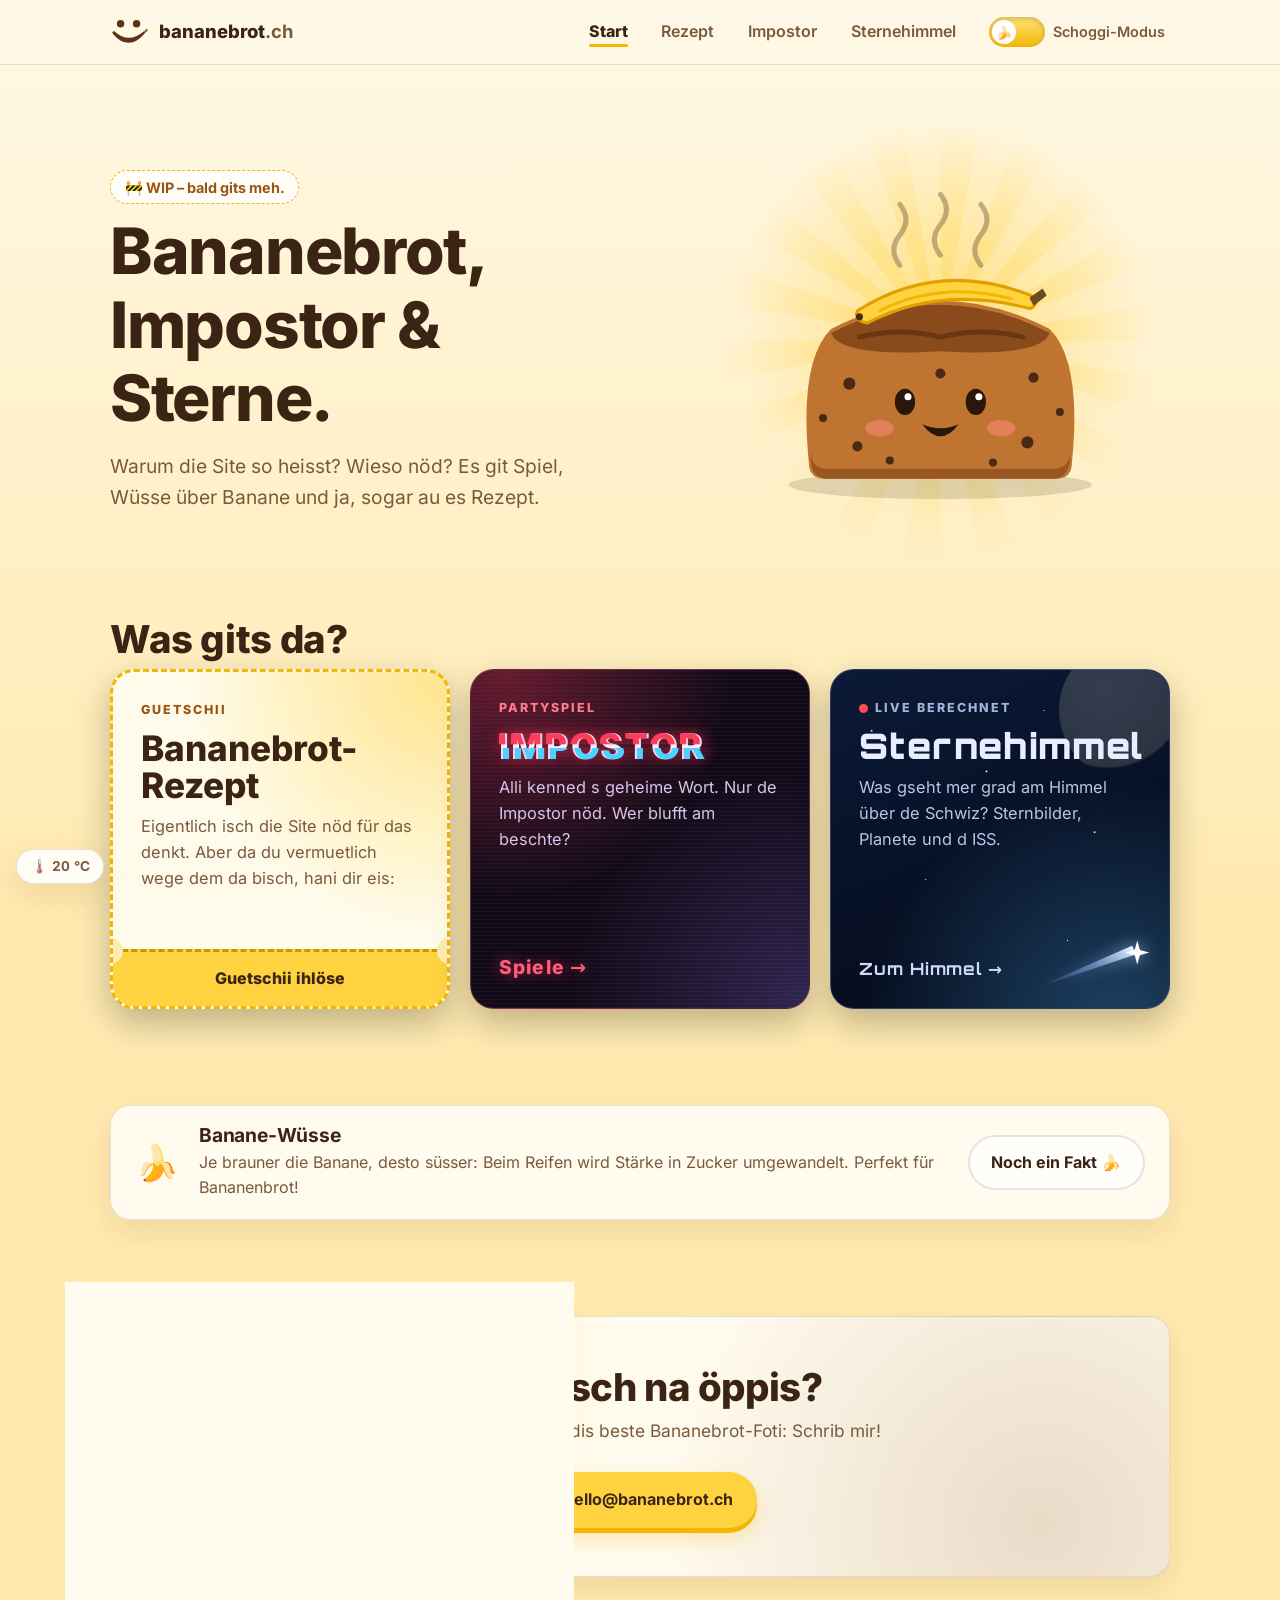
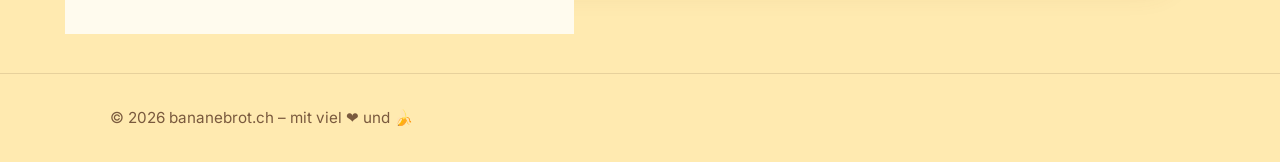
==== commit 43779757: "Guetschii: «Guetschii ihlöse», Schere schneidet den Streifen beim Darüberfahren ab; «Zum Himmel →» C" ====
--- a/index.html
+++ b/index.html
@@ -18,9 +18,9 @@
   <meta property="og:image:alt" content="bananebrot.ch – Bananebrot, Impostor &amp; Sternehimmel">
   <meta name="twitter:card" content="summary_large_image">
   <meta name="twitter:image" content="https://bananebrot.ch/img/og-start.jpg">
-  <link rel="icon" type="image/svg+xml" href="logo.svg?v=202611172258">
+  <link rel="icon" type="image/svg+xml" href="logo.svg?v=202611172301">
   <script>(function(){var d=document.documentElement;d.classList.add('js');try{var t=localStorage.getItem('theme');if(!t){t=window.matchMedia('(prefers-color-scheme: dark)').matches?'dark':'light'}d.dataset.theme=t}catch(e){d.dataset.theme='light'}})();</script>
-  <link rel="stylesheet" href="css/style.css?v=202611172258">
+  <link rel="stylesheet" href="css/style.css?v=202611172301">
 </head>
 <body>
 
@@ -98,7 +98,7 @@
           <strong class="teaser-title">Bananebrot-Rezept</strong>
           <span class="teaser-text">Eigentlich isch die Site nöd für das denkt. Aber da du vermuetlich wege dem da bisch, hani dir eis:</span>
           <p class="coupon-hits teaser-hits" data-hits hidden></p>
-          <span class="sr-only">Rezept ihlöse</span><span class="v3-stub" aria-hidden="true"><span>✂️ Jetzt ihlöse</span></span>
+          <span class="sr-only">Guetschii ihlöse</span><span class="v3-scissors" aria-hidden="true"><svg viewBox="0 0 64 40"><g fill="none" stroke="#3b2414" stroke-width="3.2" stroke-linecap="round"><circle cx="10" cy="9" r="7"/><circle cx="10" cy="31" r="7"/><path d="M16 13 L60 26"/><path d="M16 27 L60 14"/></g><circle cx="33" cy="20" r="2.4" fill="#3b2414"/></svg></span><span class="v3-stub" aria-hidden="true"><span>Guetschii ihlöse</span></span>
         </a>
         <a class="teaser teaser-imp reveal" href="/impostor">
           <span class="teaser-label">Partyspiel</span>
@@ -110,7 +110,7 @@
           <span class="teaser-label"><span class="live-dot" aria-hidden="true"></span> live berechnet</span>
           <strong class="teaser-title">Sternehimmel</strong>
           <span class="teaser-text">Was gseht mer grad am Himmel über de Schwiz? Sternbilder, Planete und d ISS.</span>
-          <span class="sr-only">Zum Sternehimmel</span><span class="v3-sky-link" aria-hidden="true">Zum Himmel</span><span class="v3-comet" aria-hidden="true"><svg viewBox="0 0 140 70"><defs><linearGradient id="tail" x1="0" y1="1" x2="1" y2="0"><stop offset="0" stop-color="#8f7bff" stop-opacity="0"/><stop offset=".6" stop-color="#9ec9ff" stop-opacity=".55"/><stop offset="1" stop-color="#ffffff"/></linearGradient></defs><path d="M4 66 L118 16 L123 26 Z" fill="url(#tail)"/><g class="v3-star"><path d="M121 21 l3 -11 l3 11 l11 3 l-11 3 l-3 11 l-3 -11 l-11 -3 z" fill="#fff"/><circle cx="124" cy="24" r="4" fill="#fff"/></g></svg></span>
+          <span class="sr-only">Zum Sternehimmel</span><span class="v3-sky-link" aria-hidden="true">Zum Himmel <span class="v3-sky-arrow">→</span></span><span class="v3-comet" aria-hidden="true"><svg viewBox="0 0 140 70"><defs><linearGradient id="tail" x1="0" y1="1" x2="1" y2="0"><stop offset="0" stop-color="#8f7bff" stop-opacity="0"/><stop offset=".6" stop-color="#9ec9ff" stop-opacity=".55"/><stop offset="1" stop-color="#ffffff"/></linearGradient></defs><path d="M4 66 L118 16 L123 26 Z" fill="url(#tail)"/><g class="v3-star"><path d="M121 21 l3 -11 l3 11 l11 3 l-11 3 l-3 11 l-3 -11 l-11 -3 z" fill="#fff"/><circle cx="124" cy="24" r="4" fill="#fff"/></g></svg></span>
         </a>
       </div>
     </section>
@@ -154,6 +154,6 @@
     </div>
   </footer>
 
-  <script src="js/main.js?v=202611172258"></script>
+  <script src="js/main.js?v=202611172301"></script>
 </body>
 </html>
--- a/css/style.css
+++ b/css/style.css
@@ -1260,7 +1260,29 @@
 }
 .v3-stub::before { left: -16px; }
 .v3-stub::after { right: -16px; }
-.teaser-rezept:hover .v3-stub { transform: translateY(4px) rotate(-1.5deg); }
+/* Schere schneidet beim Darüberfahren den Streifen ab */
+.v3-scissors {
+  position: absolute;
+  left: -48px;
+  bottom: calc(3.6rem - 14px);
+  width: 46px;
+  height: 29px;
+  z-index: 3;
+  opacity: 0;
+  pointer-events: none;
+}
+.v3-scissors svg { width: 100%; height: 100%; display: block; }
+.v3-scissors svg path { transform-box: fill-box; transform-origin: 0% 50%; }
+.v3-stub { transform-origin: 0% 0%; transition: transform 0.45s cubic-bezier(0.3, 1.4, 0.5, 1) 0s, opacity 0.3s; }
+.teaser-rezept:hover .v3-scissors { animation: snip-across 0.9s ease-in-out forwards; }
+.teaser-rezept:hover .v3-scissors svg path:first-of-type { animation: snip-blade 0.18s ease-in-out 5 alternate; }
+.teaser-rezept:hover .v3-stub { transform: translateY(10px) rotate(-3deg); transition-delay: 0.8s; }
+@keyframes snip-across {
+  0% { left: -48px; opacity: 1; }
+  90% { opacity: 1; }
+  100% { left: calc(100% + 4px); opacity: 0; }
+}
+@keyframes snip-blade { from { transform: rotate(0deg); } to { transform: rotate(-12deg); } }
 
 /* Impostor: Text, der beim Darüberfahren glitcht */
 .v3-glitch-link {
@@ -1307,3 +1329,5 @@
 @keyframes twinkle-star { 0%, 100% { transform: scale(1) rotate(0deg); opacity: 1; } 50% { transform: scale(0.75) rotate(45deg); opacity: 0.8; } }
 .teaser-sky:hover .v3-comet { transform: translate(18px, -14px); }
 h1, .section-title, .teaser-title, .coupon-title { font-weight: 800; }
+.v3-sky-arrow { display: inline-block; transition: transform 0.25s; }
+.teaser-sky:hover .v3-sky-arrow { transform: translateX(5px); }
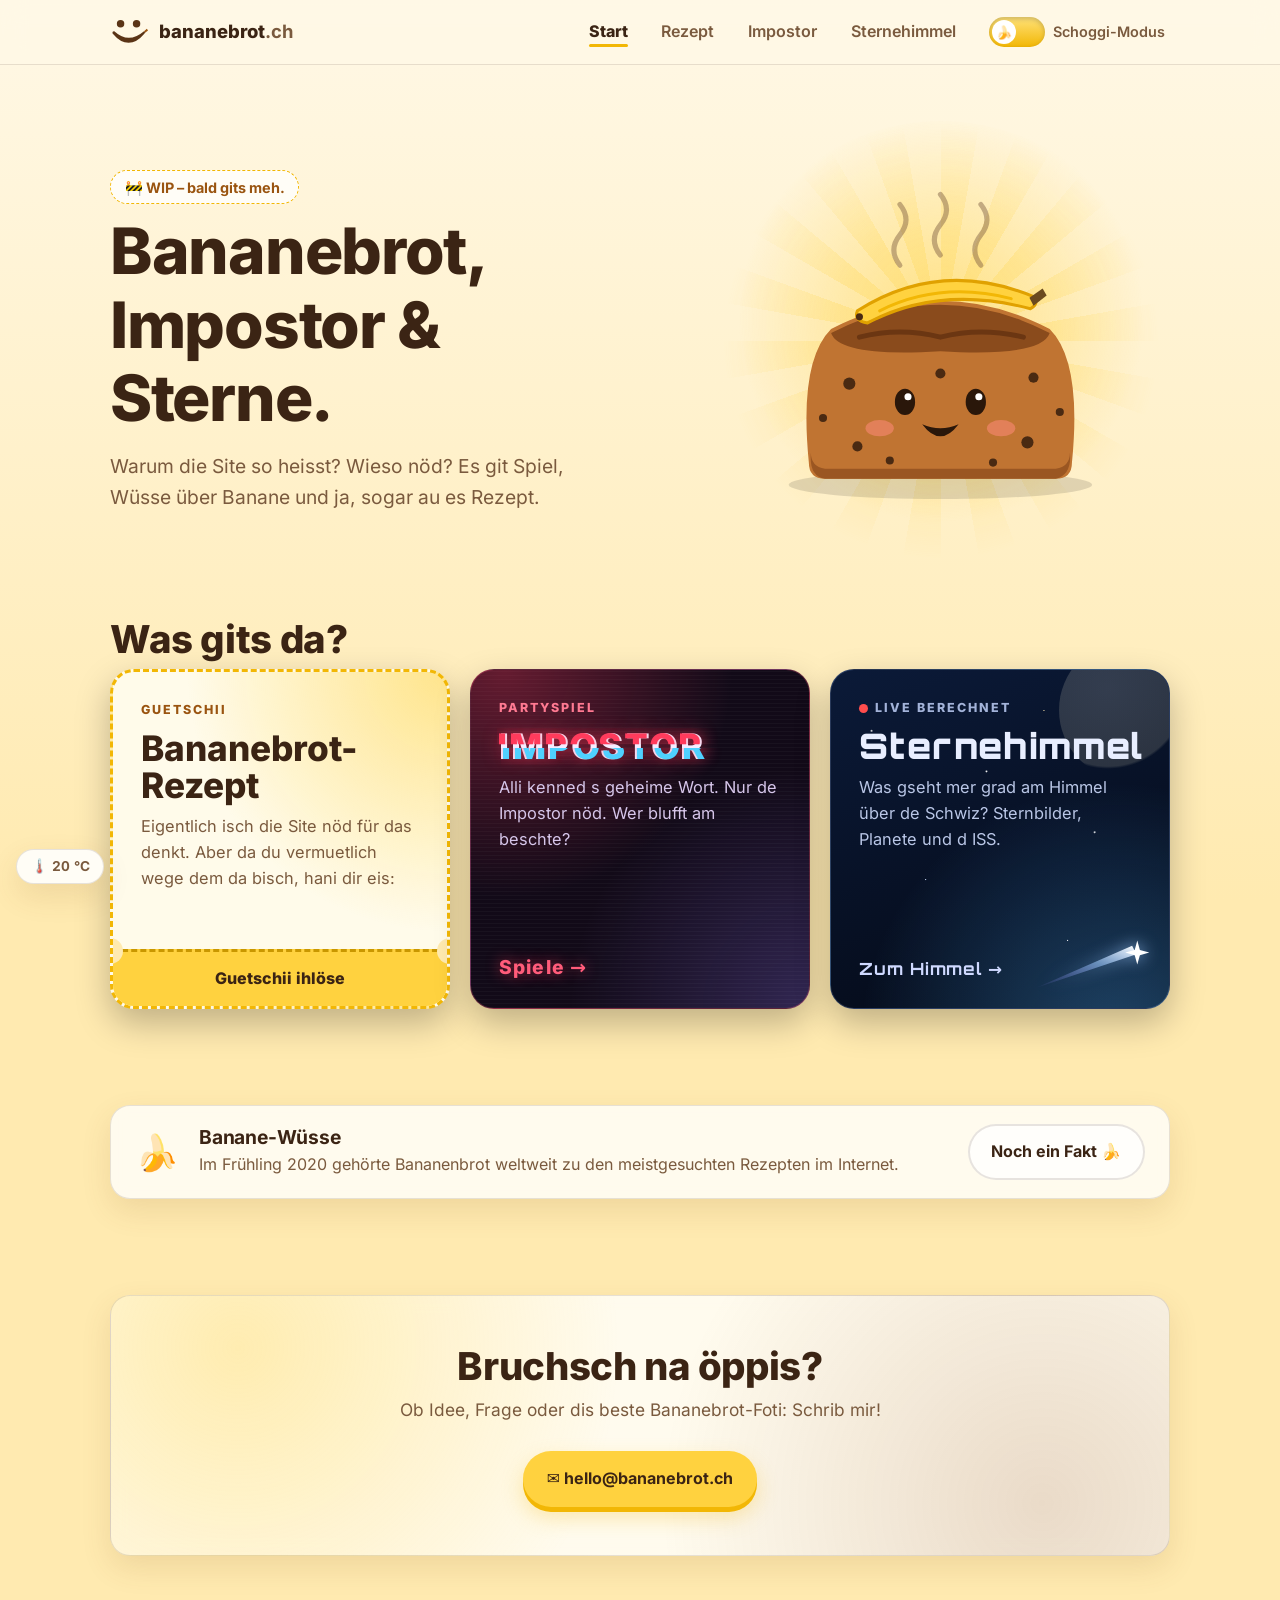
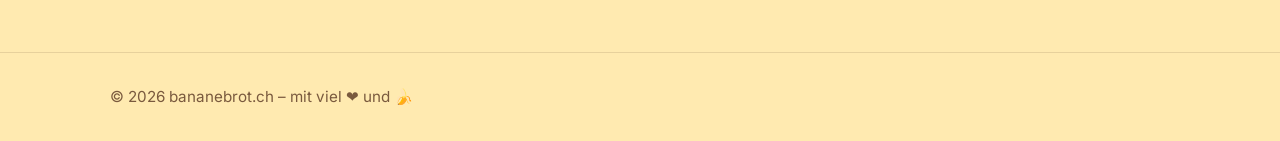
==== commit 9ac97f23: "Sternehimmel-Karte: Pfeil fliegt beim Darüberfahren wie eine Sternschnuppe davon Co-Authored-By: Cla" ====
--- a/index.html
+++ b/index.html
@@ -18,9 +18,9 @@
   <meta property="og:image:alt" content="bananebrot.ch – Bananebrot, Impostor &amp; Sternehimmel">
   <meta name="twitter:card" content="summary_large_image">
   <meta name="twitter:image" content="https://bananebrot.ch/img/og-start.jpg">
-  <link rel="icon" type="image/svg+xml" href="logo.svg?v=202611172301">
+  <link rel="icon" type="image/svg+xml" href="logo.svg?v=202611172303">
   <script>(function(){var d=document.documentElement;d.classList.add('js');try{var t=localStorage.getItem('theme');if(!t){t=window.matchMedia('(prefers-color-scheme: dark)').matches?'dark':'light'}d.dataset.theme=t}catch(e){d.dataset.theme='light'}})();</script>
-  <link rel="stylesheet" href="css/style.css?v=202611172301">
+  <link rel="stylesheet" href="css/style.css?v=202611172303">
 </head>
 <body>
 
@@ -154,6 +154,6 @@
     </div>
   </footer>
 
-  <script src="js/main.js?v=202611172301"></script>
+  <script src="js/main.js?v=202611172303"></script>
 </body>
 </html>
--- a/css/style.css
+++ b/css/style.css
@@ -1329,5 +1329,29 @@
 @keyframes twinkle-star { 0%, 100% { transform: scale(1) rotate(0deg); opacity: 1; } 50% { transform: scale(0.75) rotate(45deg); opacity: 0.8; } }
 .teaser-sky:hover .v3-comet { transform: translate(18px, -14px); }
 h1, .section-title, .teaser-title, .coupon-title { font-weight: 800; }
-.v3-sky-arrow { display: inline-block; transition: transform 0.25s; }
-.teaser-sky:hover .v3-sky-arrow { transform: translateX(5px); }
+/* Pfeil fliegt beim Darüberfahren wie eine Sternschnuppe nach oben rechts davon */
+.v3-sky-arrow { display: inline-block; position: relative; }
+.v3-sky-arrow::after {
+  content: "";
+  position: absolute;
+  right: 70%;
+  top: 50%;
+  width: 0;
+  height: 2px;
+  border-radius: 2px;
+  background: linear-gradient(90deg, transparent, rgba(158, 201, 255, 0.9));
+  transform: translateY(-50%);
+  opacity: 0;
+}
+.teaser-sky:hover .v3-sky-arrow { animation: shoot-off 1.1s cubic-bezier(0.5, 0, 0.75, 0.2) forwards; }
+.teaser-sky:hover .v3-sky-arrow::after { animation: shoot-tail 1.1s ease-out forwards; }
+@keyframes shoot-off {
+  0% { transform: translate(0, 0) rotate(0deg); opacity: 1; text-shadow: none; }
+  18% { transform: translate(-4px, 2px) rotate(-35deg); opacity: 1; text-shadow: 0 0 8px #9ec9ff; }
+  100% { transform: translate(320px, -230px) rotate(-35deg) scale(0.7); opacity: 0; text-shadow: 0 0 14px #fff; }
+}
+@keyframes shoot-tail {
+  0%, 15% { width: 0; opacity: 0; }
+  40% { width: 70px; opacity: 1; }
+  100% { width: 110px; opacity: 0; }
+}
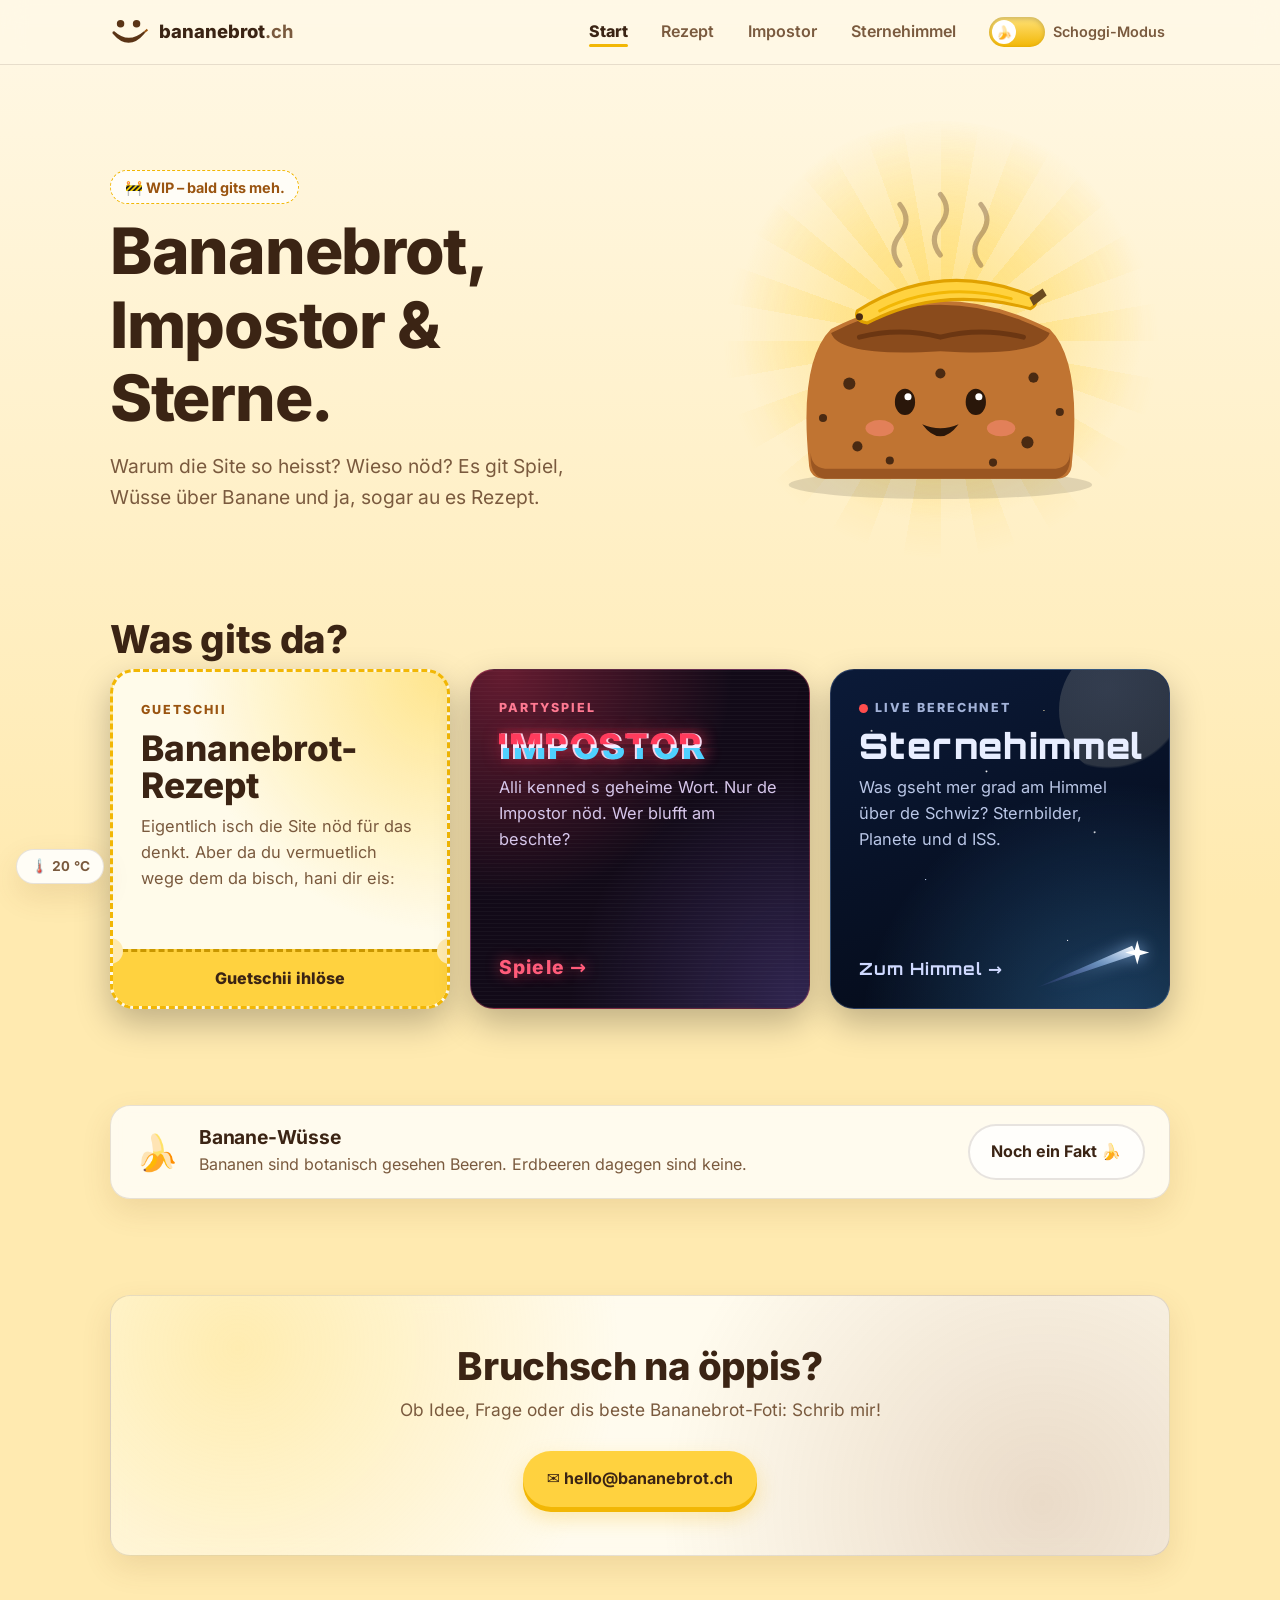
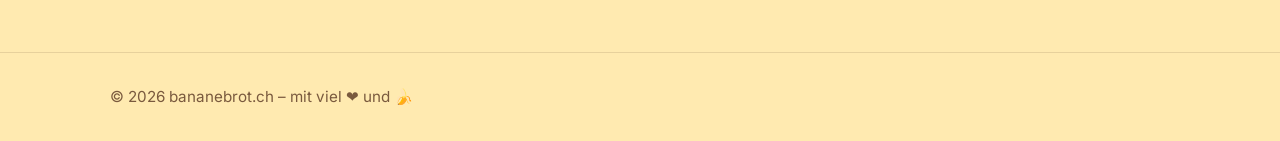
==== commit c243c616: "Impostor-Karte: verhüllte Gestalt mit roten Augen späht regelmässig von unten herein Co-Authored-By:" ====
--- a/index.html
+++ b/index.html
@@ -18,9 +18,9 @@
   <meta property="og:image:alt" content="bananebrot.ch – Bananebrot, Impostor &amp; Sternehimmel">
   <meta name="twitter:card" content="summary_large_image">
   <meta name="twitter:image" content="https://bananebrot.ch/img/og-start.jpg">
-  <link rel="icon" type="image/svg+xml" href="logo.svg?v=202611172303">
+  <link rel="icon" type="image/svg+xml" href="logo.svg?v=202611172306">
   <script>(function(){var d=document.documentElement;d.classList.add('js');try{var t=localStorage.getItem('theme');if(!t){t=window.matchMedia('(prefers-color-scheme: dark)').matches?'dark':'light'}d.dataset.theme=t}catch(e){d.dataset.theme='light'}})();</script>
-  <link rel="stylesheet" href="css/style.css?v=202611172303">
+  <link rel="stylesheet" href="css/style.css?v=202611172306">
 </head>
 <body>
 
@@ -104,7 +104,7 @@
           <span class="teaser-label">Partyspiel</span>
           <strong class="teaser-title imp-glitch" data-text="IMPOSTOR">IMPOSTOR</strong>
           <span class="teaser-text">Alli kenned s geheime Wort. Nur de Impostor nöd. Wer blufft am beschte?</span>
-          <span class="sr-only">Impostor spiele</span><span class="v3-glitch-link" aria-hidden="true" data-text="Spiele →">Spiele →</span>
+          <span class="sr-only">Impostor spiele</span><span class="v3-glitch-link" aria-hidden="true" data-text="Spiele →">Spiele →</span><span class="v3-impostor" aria-hidden="true"><svg viewBox="0 0 100 120"><path class="imp-hood" d="M50 6 C26 6 12 26 12 52 L10 122 L90 122 L88 52 C88 26 74 6 50 6 Z"/><ellipse cx="50" cy="57" rx="25" ry="27" fill="#07040a"/><g class="imp-eyes"><path d="M33 55 Q40 47 47 55 Q40 58 33 55 Z"/><path d="M53 55 Q60 47 67 55 Q60 58 53 55 Z"/></g><path class="imp-grin" d="M40 69 Q51 76 61 66"/></svg></span>
         </a>
         <a class="teaser teaser-sky reveal" href="/sterne">
           <span class="teaser-label"><span class="live-dot" aria-hidden="true"></span> live berechnet</span>
@@ -154,6 +154,6 @@
     </div>
   </footer>
 
-  <script src="js/main.js?v=202611172303"></script>
+  <script src="js/main.js?v=202611172306"></script>
 </body>
 </html>
--- a/css/style.css
+++ b/css/style.css
@@ -1276,7 +1276,11 @@
 .v3-stub { transform-origin: 0% 0%; transition: transform 0.45s cubic-bezier(0.3, 1.4, 0.5, 1) 0s, opacity 0.3s; }
 .teaser-rezept:hover .v3-scissors { animation: snip-across 0.9s ease-in-out forwards; }
 .teaser-rezept:hover .v3-scissors svg path:first-of-type { animation: snip-blade 0.18s ease-in-out 5 alternate; }
-.teaser-rezept:hover .v3-stub { transform: translateY(10px) rotate(-3deg); transition-delay: 0.8s; }
+/* nach dem Schnitt fällt der Streifen nach unten weg – innerhalb der Karte (overflow: hidden) */
+.teaser-rezept:hover .v3-stub {
+  transform: translateY(130%) rotate(-7deg);
+  transition: transform 0.65s cubic-bezier(0.55, 0, 1, 0.45) 0.85s;
+}
 @keyframes snip-across {
   0% { left: -48px; opacity: 1; }
   90% { opacity: 1; }
@@ -1355,3 +1359,38 @@
   40% { width: 70px; opacity: 1; }
   100% { width: 110px; opacity: 0; }
 }
+
+/* Impostor-Karte: eine verhüllte Gestalt späht von unten rechts herein */
+.v3-impostor {
+  position: absolute;
+  right: 1.4rem;
+  bottom: 0;
+  width: 104px;
+  height: 125px;
+  transform: translateY(105%);
+  animation: imp-peek 8s ease-in-out 1.5s infinite;
+  filter: drop-shadow(0 0 10px rgba(255, 59, 92, 0.45));
+  pointer-events: none;
+}
+.v3-impostor svg { width: 100%; height: 100%; display: block; overflow: visible; }
+.imp-hood { fill: #1d0f26; stroke: #ff3b5c; stroke-width: 2.5; }
+.imp-eyes path { fill: #ff3b5c; filter: drop-shadow(0 0 4px #ff3b5c); }
+.imp-eyes { animation: imp-look 8s ease-in-out 1.5s infinite; }
+.imp-grin { fill: none; stroke: #ff5c7a; stroke-width: 2.4; stroke-linecap: round; opacity: 0.85; }
+/* auftauchen, umschauen, wieder abtauchen – dann eine Weile Pause */
+@keyframes imp-peek {
+  0%, 8% { transform: translateY(105%); }
+  16%, 40% { transform: translateY(18%); }
+  46% { transform: translateY(24%) rotate(-3deg); }
+  54%, 100% { transform: translateY(105%); }
+}
+@keyframes imp-look {
+  0%, 18% { transform: translateX(0); }
+  24%, 30% { transform: translateX(-5px); }
+  36%, 42% { transform: translateX(5px); }
+  48%, 100% { transform: translateX(0); }
+}
+/* beim Darüberfahren taucht er sofort auf und bleibt */
+.teaser-imp:hover .v3-impostor { animation: none; transform: translateY(18%); transition: transform 0.45s cubic-bezier(0.3, 1.5, 0.5, 1); }
+.teaser-imp:hover .imp-eyes { animation: imp-look 2.4s ease-in-out infinite; }
+@media (prefers-reduced-motion: reduce) { .v3-impostor { transform: translateY(18%); } }
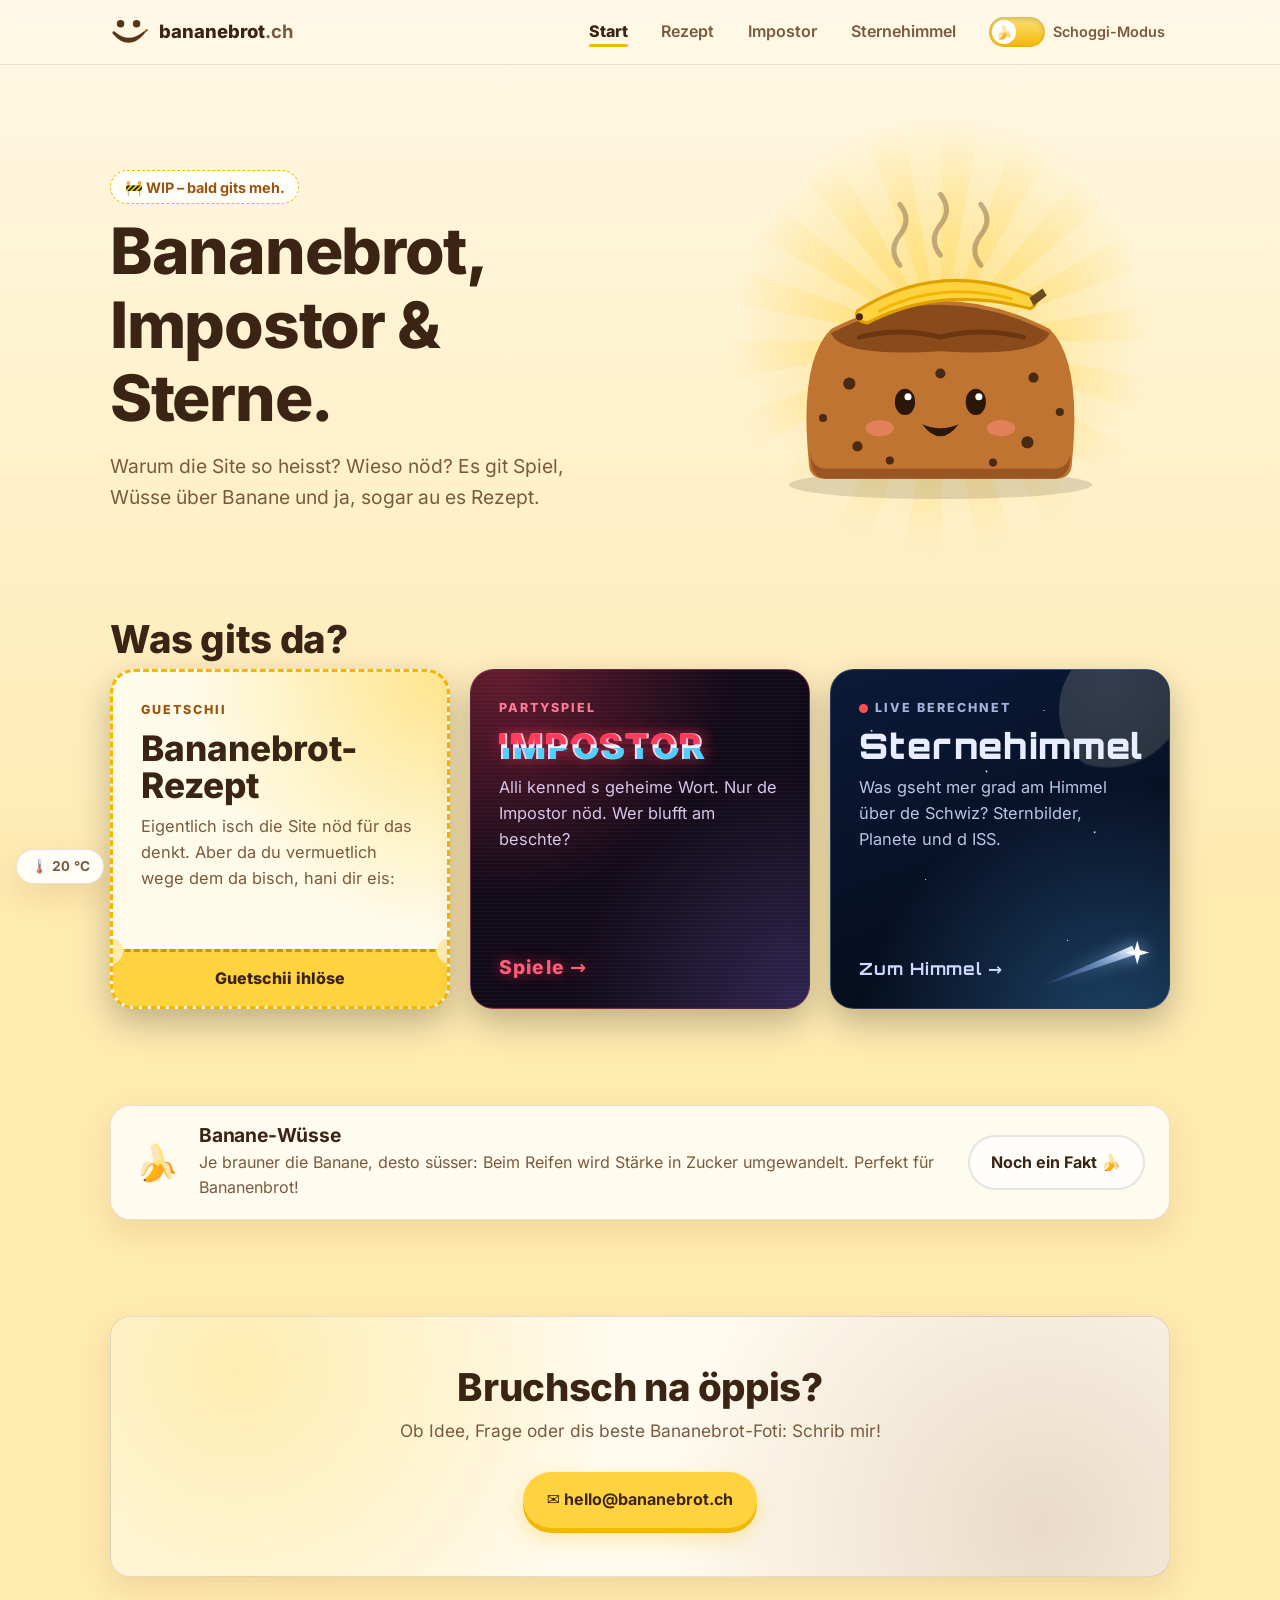
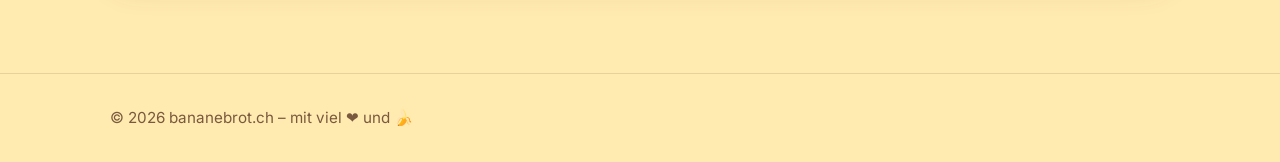
==== commit 264828d7: "Cache-Version erneuert Co-Authored-By: Claude Opus 5.5 <noreply@anthropic.com> Claude-Session: https" ====
--- a/index.html
+++ b/index.html
@@ -18,9 +18,9 @@
   <meta property="og:image:alt" content="bananebrot.ch – Bananebrot, Impostor &amp; Sternehimmel">
   <meta name="twitter:card" content="summary_large_image">
   <meta name="twitter:image" content="https://bananebrot.ch/img/og-start.jpg">
-  <link rel="icon" type="image/svg+xml" href="logo.svg?v=202611172306">
+  <link rel="icon" type="image/svg+xml" href="logo.svg?v=20261117230704">
   <script>(function(){var d=document.documentElement;d.classList.add('js');try{var t=localStorage.getItem('theme');if(!t){t=window.matchMedia('(prefers-color-scheme: dark)').matches?'dark':'light'}d.dataset.theme=t}catch(e){d.dataset.theme='light'}})();</script>
-  <link rel="stylesheet" href="css/style.css?v=202611172306">
+  <link rel="stylesheet" href="css/style.css?v=20261117230704">
 </head>
 <body>
 
@@ -154,6 +154,6 @@
     </div>
   </footer>
 
-  <script src="js/main.js?v=202611172306"></script>
+  <script src="js/main.js?v=20261117230704"></script>
 </body>
 </html>
--- a/css/style.css
+++ b/css/style.css
@@ -1236,8 +1236,8 @@
 .offers .teaser-rezept { padding-bottom: 5.4rem; }
 .v3-stub {
   position: absolute;
-  left: 0;
-  right: 0;
+  left: -24px;   /* breiter als die Karte, damit beim Kippen keine Lücken entstehen */
+  right: -24px;
   bottom: 0;
   height: 3.6rem;
   display: grid;
@@ -1258,8 +1258,8 @@
   border-radius: 50%;
   background: var(--bg2);
 }
-.v3-stub::before { left: -16px; }
-.v3-stub::after { right: -16px; }
+.v3-stub::before { left: 8px; }
+.v3-stub::after { right: 8px; }
 /* Schere schneidet beim Darüberfahren den Streifen ab */
 .v3-scissors {
   position: absolute;
@@ -1273,13 +1273,13 @@
 }
 .v3-scissors svg { width: 100%; height: 100%; display: block; }
 .v3-scissors svg path { transform-box: fill-box; transform-origin: 0% 50%; }
-.v3-stub { transform-origin: 0% 0%; transition: transform 0.45s cubic-bezier(0.3, 1.4, 0.5, 1) 0s, opacity 0.3s; }
+.v3-stub { transform-origin: 50% 0%; transition: transform 0.45s cubic-bezier(0.3, 1.4, 0.5, 1) 0s, opacity 0.3s; }
 .teaser-rezept:hover .v3-scissors { animation: snip-across 0.9s ease-in-out forwards; }
 .teaser-rezept:hover .v3-scissors svg path:first-of-type { animation: snip-blade 0.18s ease-in-out 5 alternate; }
 /* nach dem Schnitt fällt der Streifen nach unten weg – innerhalb der Karte (overflow: hidden) */
 .teaser-rezept:hover .v3-stub {
-  transform: translateY(130%) rotate(-7deg);
-  transition: transform 0.65s cubic-bezier(0.55, 0, 1, 0.45) 0.85s;
+  transform: translateY(28%) rotate(2.5deg);
+  transition: transform 0.5s cubic-bezier(0.5, 0, 0.75, 1.35) 0.85s;
 }
 @keyframes snip-across {
   0% { left: -48px; opacity: 1; }
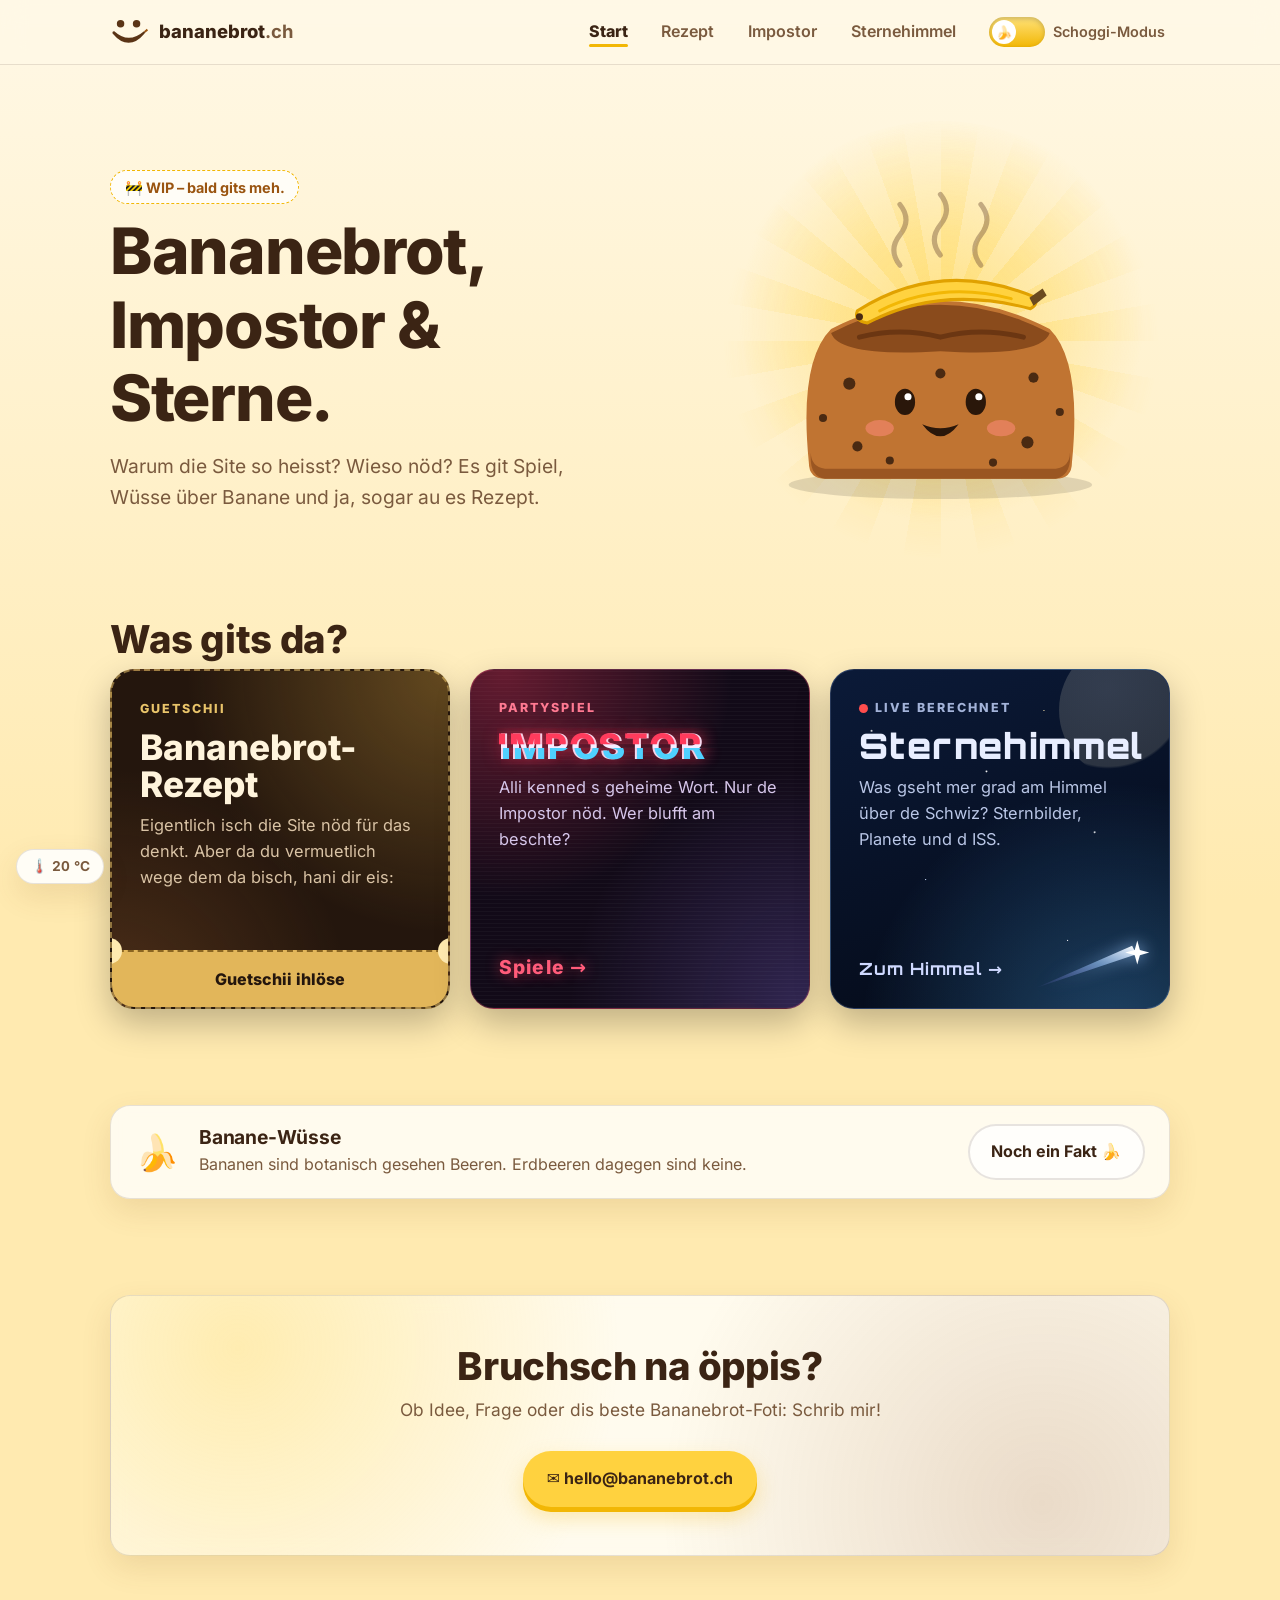
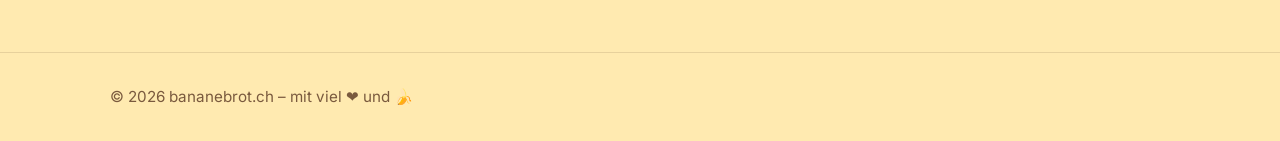
==== commit 5c4fe927: "Guetschii-Karte in dunklem Schoggi-Braun mit Gold – einheitliches Set mit Impostor und Sternehimmel " ====
--- a/index.html
+++ b/index.html
@@ -18,9 +18,9 @@
   <meta property="og:image:alt" content="bananebrot.ch – Bananebrot, Impostor &amp; Sternehimmel">
   <meta name="twitter:card" content="summary_large_image">
   <meta name="twitter:image" content="https://bananebrot.ch/img/og-start.jpg">
-  <link rel="icon" type="image/svg+xml" href="logo.svg?v=20261117230704">
+  <link rel="icon" type="image/svg+xml" href="logo.svg?v=20261117230812">
   <script>(function(){var d=document.documentElement;d.classList.add('js');try{var t=localStorage.getItem('theme');if(!t){t=window.matchMedia('(prefers-color-scheme: dark)').matches?'dark':'light'}d.dataset.theme=t}catch(e){d.dataset.theme='light'}})();</script>
-  <link rel="stylesheet" href="css/style.css?v=20261117230704">
+  <link rel="stylesheet" href="css/style.css?v=20261117230812">
 </head>
 <body>
 
@@ -98,7 +98,7 @@
           <strong class="teaser-title">Bananebrot-Rezept</strong>
           <span class="teaser-text">Eigentlich isch die Site nöd für das denkt. Aber da du vermuetlich wege dem da bisch, hani dir eis:</span>
           <p class="coupon-hits teaser-hits" data-hits hidden></p>
-          <span class="sr-only">Guetschii ihlöse</span><span class="v3-scissors" aria-hidden="true"><svg viewBox="0 0 64 40"><g fill="none" stroke="#3b2414" stroke-width="3.2" stroke-linecap="round"><circle cx="10" cy="9" r="7"/><circle cx="10" cy="31" r="7"/><path d="M16 13 L60 26"/><path d="M16 27 L60 14"/></g><circle cx="33" cy="20" r="2.4" fill="#3b2414"/></svg></span><span class="v3-stub" aria-hidden="true"><span>Guetschii ihlöse</span></span>
+          <span class="sr-only">Guetschii ihlöse</span><span class="v3-scissors" aria-hidden="true"><svg viewBox="0 0 64 40"><g fill="none" stroke="currentColor" stroke-width="3.2" stroke-linecap="round"><circle cx="10" cy="9" r="7"/><circle cx="10" cy="31" r="7"/><path d="M16 13 L60 26"/><path d="M16 27 L60 14"/></g><circle cx="33" cy="20" r="2.4" fill="currentColor"/></svg></span><span class="v3-stub" aria-hidden="true"><span>Guetschii ihlöse</span></span>
         </a>
         <a class="teaser teaser-imp reveal" href="/impostor">
           <span class="teaser-label">Partyspiel</span>
@@ -154,6 +154,6 @@
     </div>
   </footer>
 
-  <script src="js/main.js?v=20261117230704"></script>
+  <script src="js/main.js?v=20261117230812"></script>
 </body>
 </html>
--- a/css/style.css
+++ b/css/style.css
@@ -1394,3 +1394,19 @@
 .teaser-imp:hover .v3-impostor { animation: none; transform: translateY(18%); transition: transform 0.45s cubic-bezier(0.3, 1.5, 0.5, 1); }
 .teaser-imp:hover .imp-eyes { animation: imp-look 2.4s ease-in-out infinite; }
 @media (prefers-reduced-motion: reduce) { .v3-impostor { transform: translateY(18%); } }
+
+/* Guetschii-Karte: dunkles Schoggi-Braun mit Gold – passend zu den zwei anderen dunklen Karten */
+.teaser-rezept {
+  color: #f8ead4;
+  background:
+    radial-gradient(circle at 100% 0%, rgba(233, 180, 70, 0.32), transparent 55%),
+    radial-gradient(circle at 0% 100%, rgba(199, 122, 58, 0.25), transparent 50%),
+    #24160d;
+  border: 2px dashed rgba(233, 196, 106, 0.55);
+}
+.teaser-rezept .teaser-label { color: #e9c46a; }
+.teaser-rezept .teaser-title { color: #fff4dc; }
+.teaser-rezept .teaser-text { color: #d9c3a5; }
+.teaser .teaser-hits { color: #bfa682; }
+.v3-stub { background: #e2b65a; border-top: 2px dashed #8a6420; color: #24160d; }
+.v3-scissors { color: #fff4dc; }
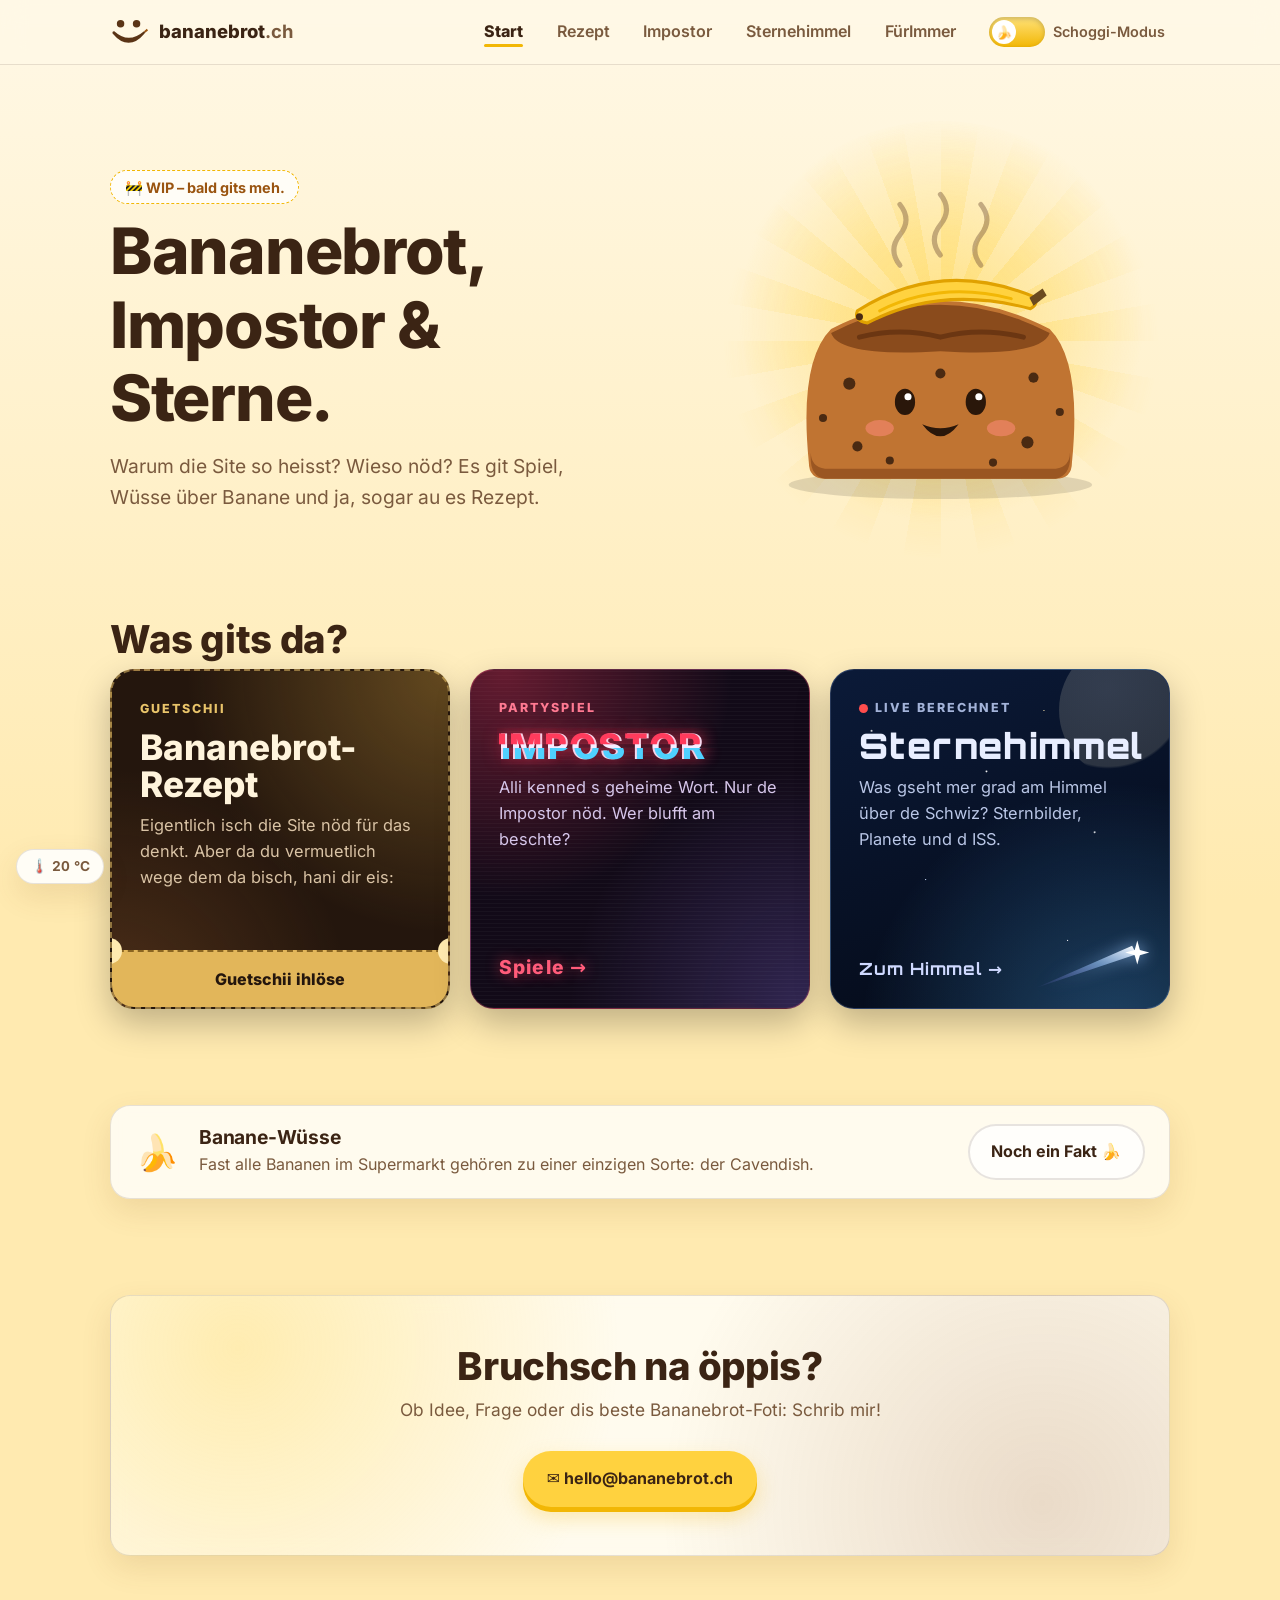
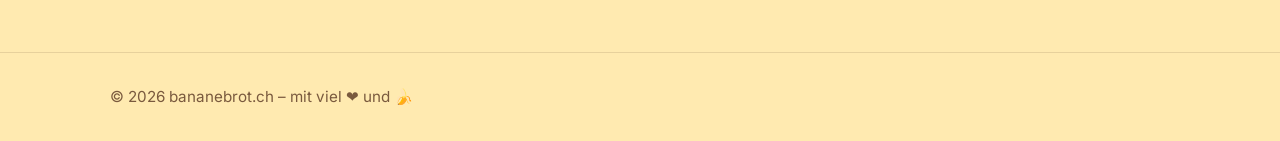
==== commit 2eaaad62: "Neu: Seite «FürImmer» mit Passwort, brennendem Kuchen und Diashow - Inhalt verschlüsselt (AES-GCM, S" ====
--- a/index.html
+++ b/index.html
@@ -18,9 +18,9 @@
   <meta property="og:image:alt" content="bananebrot.ch – Bananebrot, Impostor &amp; Sternehimmel">
   <meta name="twitter:card" content="summary_large_image">
   <meta name="twitter:image" content="https://bananebrot.ch/img/og-start.jpg">
-  <link rel="icon" type="image/svg+xml" href="logo.svg?v=20261117230812">
+  <link rel="icon" type="image/svg+xml" href="logo.svg?v=20261121112953">
   <script>(function(){var d=document.documentElement;d.classList.add('js');try{var t=localStorage.getItem('theme');if(!t){t=window.matchMedia('(prefers-color-scheme: dark)').matches?'dark':'light'}d.dataset.theme=t}catch(e){d.dataset.theme='light'}})();</script>
-  <link rel="stylesheet" href="css/style.css?v=20261117230812">
+  <link rel="stylesheet" href="css/style.css?v=20261121112953">
 </head>
 <body>
 
@@ -32,6 +32,7 @@
         <li><a href="/rezept">Rezept</a></li>
         <li><a href="/impostor">Impostor</a></li>
         <li><a href="/sterne">Sternehimmel</a></li>
+        <li><a href="/fuerimmer">FürImmer</a></li>
       </ul>
       <button class="theme-toggle" type="button" data-theme-toggle aria-pressed="false" aria-label="Schoggi-Modus umschalten">
         <span class="tt-track"><span class="tt-knob"></span></span>
@@ -154,6 +155,6 @@
     </div>
   </footer>
 
-  <script src="js/main.js?v=20261117230812"></script>
+  <script src="js/main.js?v=20261121112953"></script>
 </body>
 </html>
--- a/css/style.css
+++ b/css/style.css
@@ -3,6 +3,8 @@
 @font-face { font-family: "Inter"; src: url("../fonts/inter-latin-600-normal.woff2") format("woff2"); font-weight: 500 600; font-style: normal; font-display: swap; }
 @font-face { font-family: "Inter"; src: url("../fonts/inter-latin-700-normal.woff2") format("woff2"); font-weight: 700; font-style: normal; font-display: swap; }
 @font-face { font-family: "Inter"; src: url("../fonts/inter-latin-800-normal.woff2") format("woff2"); font-weight: 800 900; font-style: normal; font-display: swap; }
+@font-face { font-family: "Playfair Display"; src: url("../fonts/playfair-display-latin-400-italic.woff2") format("woff2"); font-weight: 400; font-style: italic; font-display: swap; }
+@font-face { font-family: "Playfair Display"; src: url("../fonts/playfair-display-latin-700-italic.woff2") format("woff2"); font-weight: 700; font-style: italic; font-display: swap; }
 @font-face { font-family: "Inter Display"; src: url("../fonts/inter-latin-800-normal.woff2") format("woff2"); font-weight: 800; font-style: normal; font-display: swap; }
 @font-face { font-family: "Orbitron"; src: url("../fonts/orbitron-latin-700-normal.woff2") format("woff2"); font-weight: 700; font-style: normal; font-display: swap; }
 @font-face { font-family: "Orbitron"; src: url("../fonts/orbitron-latin-900-normal.woff2") format("woff2"); font-weight: 900; font-style: normal; font-display: swap; }
@@ -1410,3 +1412,172 @@
 .teaser .teaser-hits { color: #bfa682; }
 .v3-stub { background: #e2b65a; border-top: 2px dashed #8a6420; color: #24160d; }
 .v3-scissors { color: #fff4dc; }
+
+/* ---------- Seite «FürImmer»: Liebes-Look ---------- */
+html:has(body.page-love) { background: #ffd6e2; }
+body.page-love {
+  --bg: #fff3f6;
+  --bg2: #ffd6e2;
+  --surface: rgba(255, 255, 255, 0.7);
+  --surface-solid: #fff8fa;
+  --text: #4a1d2c;
+  --muted: #8c5468;
+  --accent: #d63d63;
+  --banana: #ff6b8b;
+  --banana-deep: #d63d63;
+  --on-banana: #ffffff;
+  --border: rgba(214, 61, 99, 0.16);
+  --shadow: 0 14px 40px rgba(214, 61, 99, 0.15);
+  background:
+    radial-gradient(circle at 15% 10%, rgba(255, 255, 255, 0.8), transparent 40%),
+    radial-gradient(circle at 85% 90%, rgba(255, 170, 195, 0.5), transparent 45%),
+    linear-gradient(180deg, #fff3f6 0%, #ffd6e2 100%);
+  background-attachment: fixed;
+}
+body.page-love .floaties,
+body.page-love .thermo,
+body.page-love .theme-toggle { display: none; }
+@media (max-width: 860px) { body.page-love .menu-toggle { margin-left: auto; } }
+body.page-love .logo-mark .lf { fill: #e0446e; }
+body.page-love .logo-mark .ls { fill: #b8183a; }
+body.page-love .site-header { background: rgba(255, 243, 246, 0.75); }
+body.page-love .crumb { background: #ff6b8b !important; border-radius: 50%; }
+body.page-love .nav-links a[aria-current="page"]::after { background: linear-gradient(90deg, #ff8fab, #d63d63); }
+
+.love-hearts { position: fixed; inset: 0; pointer-events: none; z-index: 0; overflow: hidden; }
+.love-hearts span {
+  position: absolute;
+  bottom: -40px;
+  font-size: var(--size, 20px);
+  color: #ff6b8b;
+  opacity: 0.35;
+  animation: love-float linear infinite;
+}
+@keyframes love-float {
+  0% { transform: translate(0, 0) rotate(-10deg); }
+  50% { transform: translate(var(--sway), -55vh) rotate(10deg); }
+  100% { transform: translate(0, -115vh) rotate(-10deg); opacity: 0; }
+}
+
+.love-main { max-width: 820px; }
+
+/* Sperrbildschirm */
+.love-lock { text-align: center; padding: 4rem 0 3rem; transition: opacity 0.6s, transform 0.6s; }
+.love-lock.is-open { opacity: 0; transform: scale(1.08); }
+.love-lock-heart { width: 120px; margin: 0 auto 1rem; animation: heartbeat 1.6s ease-in-out infinite; filter: drop-shadow(0 10px 24px rgba(214, 61, 99, 0.35)); }
+.love-lock-heart svg { width: 100%; height: auto; display: block; }
+.love-lock-heart path:first-child { fill: #ff6b8b; }
+.love-lock-heart .keyhole { fill: #fff3f6; }
+.love-lock.is-open .love-lock-heart { animation: none; transform: scale(1.3); transition: transform 0.6s; }
+@keyframes heartbeat { 0%, 40%, 100% { transform: scale(1); } 15% { transform: scale(1.12); } 25% { transform: scale(0.98); } 32% { transform: scale(1.08); } }
+.love-lock-title { font-family: "Playfair Display", Georgia, serif; font-style: italic; font-weight: 700; font-size: clamp(2.8rem, 9vw, 4.4rem); color: #b8183a; margin: 0.2rem 0 0.5rem; }
+.love-lock-text { color: var(--muted); font-size: 1.1rem; margin: 0 0 1.5rem; }
+.love-form { display: flex; flex-direction: column; align-items: center; gap: 1rem; }
+.love-form input {
+  width: 13rem;
+  text-align: center;
+  font: inherit;
+  font-size: 2rem;
+  letter-spacing: 0.6em;
+  padding: 0.7rem 0 0.7rem 0.6em;
+  border-radius: 18px;
+  border: 2px solid rgba(214, 61, 99, 0.3);
+  background: #fff8fa;
+  color: #4a1d2c;
+  outline: none;
+  box-shadow: inset 0 2px 6px rgba(214, 61, 99, 0.08);
+}
+.love-form input:focus { border-color: #ff6b8b; box-shadow: 0 0 0 4px rgba(255, 107, 139, 0.2); }
+.love-form.is-busy { opacity: 0.6; pointer-events: none; }
+.love-form.shake { animation: shake 0.45s; }
+@keyframes shake { 0%, 100% { transform: translateX(0); } 20%, 60% { transform: translateX(-10px); } 40%, 80% { transform: translateX(10px); } }
+.love-msg { min-height: 1.6em; margin: 0.75rem 0 0; color: #b8183a; font-weight: 700; }
+body.page-love .btn-primary { box-shadow: 0 5px 0 #b8183a, 0 10px 24px rgba(214, 61, 99, 0.3); }
+
+/* geheimer Inhalt */
+.love-content.is-visible { animation: love-in 0.9s ease-out; }
+@keyframes love-in { from { opacity: 0; transform: translateY(16px); } to { opacity: 1; transform: none; } }
+.love-hero { text-align: center; padding: 3.5rem 0 1rem; }
+.love-kicker { text-transform: uppercase; letter-spacing: 0.22em; font-weight: 700; font-size: 0.85rem; color: #d63d63; margin: 0 0 0.5rem; }
+.love-title { font-family: "Playfair Display", Georgia, serif; font-style: italic; font-weight: 700; font-size: clamp(3rem, 11vw, 5.6rem); line-height: 1; color: #4a1d2c; margin: 0 0 1rem; }
+.love-title span { color: #d63d63; }
+.love-sub { color: var(--muted); font-size: 1.2rem; margin: 0; }
+.love-h2 { font-family: "Playfair Display", Georgia, serif; font-style: italic; font-weight: 700; font-size: clamp(2rem, 6vw, 2.8rem); text-align: center; color: #b8183a; margin: 0 0 1.25rem; }
+
+/* Kuchen */
+.love-cake-section { text-align: center; padding: 1.5rem 0 3rem; }
+.love-cake { width: min(340px, 85vw); margin: 0 auto; cursor: pointer; outline: none; -webkit-tap-highlight-color: transparent; }
+.love-cake svg { width: 100%; height: auto; display: block; overflow: visible; filter: drop-shadow(0 16px 28px rgba(214, 61, 99, 0.25)); }
+.love-cake:focus-visible { outline: 3px solid #ff6b8b; outline-offset: 6px; border-radius: 20px; }
+.love-cake .flame { transform-box: fill-box; transform-origin: 50% 100%; animation: flicker 0.18s ease-in-out infinite alternate; }
+.love-cake .candle:nth-of-type(2) .flame { animation-duration: 0.23s; }
+.love-cake .glow { transform-box: fill-box; transform-origin: center; animation: glow 1.4s ease-in-out infinite alternate; }
+@keyframes flicker { from { transform: scale(1, 1) skewX(-3deg); } to { transform: scale(0.92, 1.08) skewX(3deg); } }
+@keyframes glow { from { opacity: 0.6; transform: scale(0.9); } to { opacity: 1; transform: scale(1.1); } }
+.love-cake .flame, .love-cake .glow { transition: opacity 0.25s; }
+.love-cake .smoke path { fill: none; stroke: #b9a6ae; stroke-width: 2.2; stroke-linecap: round; opacity: 0; }
+.love-cake.is-out .flame, .love-cake.is-out .glow { opacity: 0; animation: none; }
+.love-cake.is-out .smoke path { animation: smoke 2.2s ease-out forwards; }
+.love-cake.is-out .smoke path:nth-child(2) { animation-delay: 0.25s; }
+@keyframes smoke { 0% { opacity: 0.8; transform: translateY(0); } 100% { opacity: 0; transform: translateY(-30px); } }
+.love-cake-hint { color: var(--muted); margin: 1.25rem 0 0; font-weight: 600; }
+.love-wish { font-family: "Playfair Display", Georgia, serif; font-style: italic; font-size: 1.8rem; color: #d63d63; margin: 0.75rem 0 0; animation: love-in 0.8s ease-out; }
+.love-burst { position: fixed; z-index: 300; pointer-events: none; animation: burst 1.6s cubic-bezier(0.2, 0.7, 0.3, 1) forwards; }
+@keyframes burst { 0% { transform: translate(-50%, -50%) scale(0.4); opacity: 1; } 100% { transform: translate(calc(-50% + var(--dx)), calc(-50% + var(--dy))) rotate(var(--rot)) scale(1); opacity: 0; } }
+
+/* Diashow */
+.love-slides-section { padding: 1rem 0 3rem; }
+.love-slides {
+  position: relative;
+  aspect-ratio: 4 / 3;
+  border-radius: 26px;
+  overflow: hidden;
+  background: #fff8fa;
+  box-shadow: var(--shadow);
+  border: 6px solid #fff;
+}
+@media (max-width: 600px) { .love-slides { aspect-ratio: 3 / 4; } }
+.love-slide { position: absolute; inset: 0; margin: 0; opacity: 0; transition: opacity 1.2s ease; }
+.love-slide.is-active { opacity: 1; }
+.love-slide img { width: 100%; height: 100%; object-fit: cover; display: block; }
+.love-slide.is-active img { animation: kenburns 6s ease-out forwards; }
+@keyframes kenburns { from { transform: scale(1.06); } to { transform: scale(1); } }
+.love-slide figcaption {
+  position: absolute;
+  left: 0;
+  right: 0;
+  bottom: 0;
+  padding: 2.5rem 1.25rem 1.1rem;
+  color: #fff;
+  font-family: "Playfair Display", Georgia, serif;
+  font-style: italic;
+  font-size: 1.3rem;
+  background: linear-gradient(transparent, rgba(74, 29, 44, 0.65));
+}
+.love-slide-ph { width: 100%; height: 100%; display: grid; place-content: center; text-align: center; font-size: 4rem; background: linear-gradient(135deg, #ffd0dc, #ff9fb6); }
+.love-slide-ph span { display: block; font-size: 1rem; font-weight: 700; color: #fff; margin-top: 0.5rem; letter-spacing: 0.1em; text-transform: uppercase; }
+.love-nav {
+  position: absolute;
+  top: 50%;
+  transform: translateY(-50%);
+  width: 44px;
+  height: 44px;
+  border-radius: 50%;
+  border: 0;
+  background: rgba(255, 255, 255, 0.85);
+  color: #b8183a;
+  font-size: 1.8rem;
+  line-height: 1;
+  cursor: pointer;
+  z-index: 2;
+}
+.love-prev { left: 12px; }
+.love-next { right: 12px; }
+.love-dots { display: flex; justify-content: center; gap: 0.5rem; margin-top: 1rem; }
+.love-dots button { width: 10px; height: 10px; border-radius: 999px; border: 0; background: rgba(214, 61, 99, 0.25); cursor: pointer; transition: width 0.3s, background 0.3s; padding: 0; }
+.love-dots button.is-active { width: 28px; background: #d63d63; }
+
+/* Brief */
+.love-letter { text-align: center; padding: 1rem 0 4rem; }
+.love-letter p { font-family: "Playfair Display", Georgia, serif; font-style: italic; font-size: clamp(1.5rem, 4.5vw, 2.1rem); color: #4a1d2c; margin: 0 0 0.5rem; }
+.love-sign { font-size: 2.4rem !important; animation: heartbeat 1.6s ease-in-out infinite; display: inline-block; }
